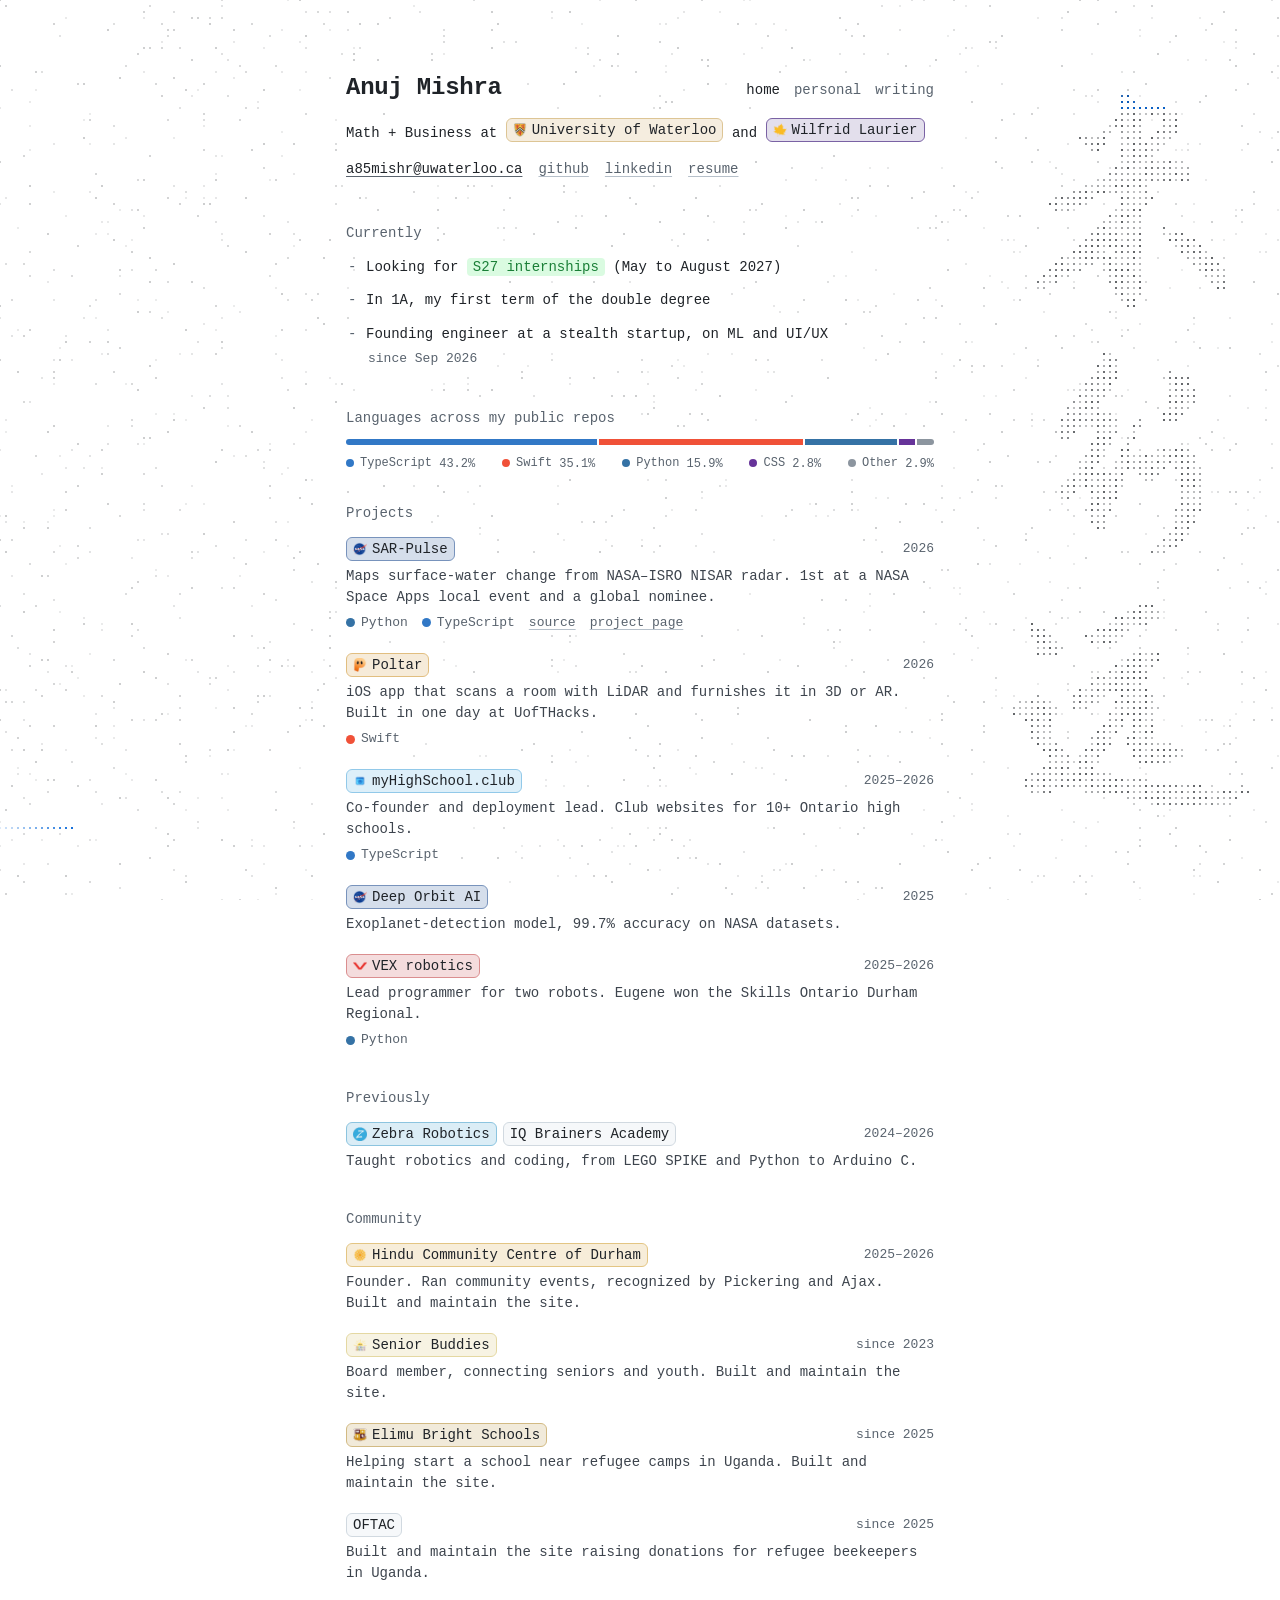
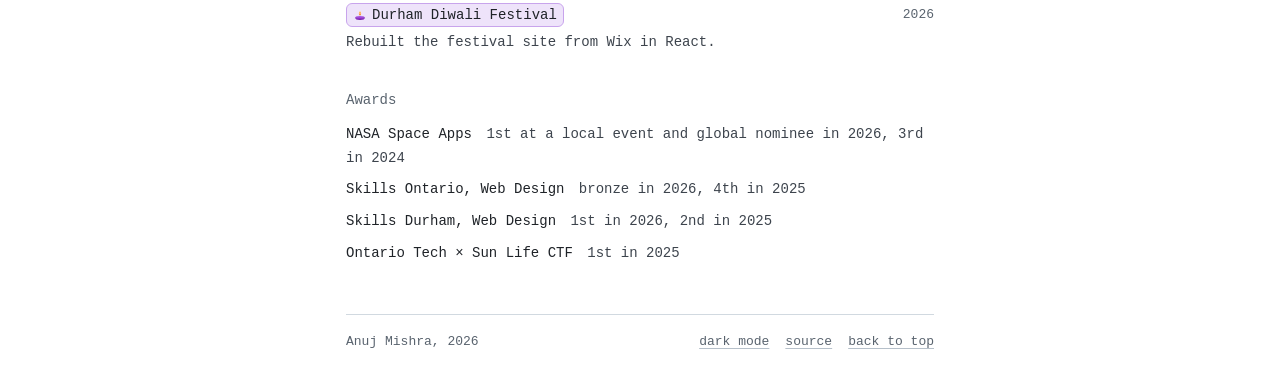
==== index.html @ 8a40fd2c "home: S27 internship line, visible email, new OG image Transparent school logos and a Laurier purple" ====
<!DOCTYPE html>
<html lang="en">
<head>
    <meta charset="UTF-8">
    <meta name="viewport" content="width=device-width, initial-scale=1.0">
    <title>Anuj Mishra</title>
    <meta name="description" content="Anuj Mishra studies Math + Business at Waterloo and Laurier. Full-stack web, machine learning, and robotics projects, experience, and contact.">
    <meta name="theme-color" content="#ffffff" media="(prefers-color-scheme: light)">
    <meta name="theme-color" content="#0d1117" media="(prefers-color-scheme: dark)">
    <meta name="color-scheme" content="light dark">
    <link rel="canonical" href="https://anujmishra.dev/">

    <meta property="og:type" content="website">
    <meta property="og:site_name" content="anujmishra.dev">
    <meta property="og:url" content="https://anujmishra.dev/">
    <meta property="og:title" content="Anuj Mishra">
    <meta property="og:description" content="Full-stack web, machine learning, and robotics projects, experience, and contact.">
    <meta property="og:image" content="https://anujmishra.dev/images/og.png?v=2">
    <meta property="og:image:width" content="1200">
    <meta property="og:image:height" content="630">
    <meta property="og:image:alt" content="Anuj Mishra, Math + Business at University of Waterloo and Wilfrid Laurier, with 米行远 drawn in dots.">
    <meta name="twitter:card" content="summary_large_image">
    <meta name="twitter:title" content="Anuj Mishra">
    <meta name="twitter:description" content="Full-stack web, machine learning, and robotics projects, experience, and contact.">
    <meta name="twitter:image" content="https://anujmishra.dev/images/og.png?v=2">
    <meta name="twitter:image:alt" content="Anuj Mishra, Math + Business at University of Waterloo and Wilfrid Laurier, with 米行远 drawn in dots.">

    <link rel="icon" href="favicon.ico" sizes="any">
    <link rel="icon" href="images/panda.png" type="image/png">
    <link rel="apple-touch-icon" href="images/panda.png">
    <link rel="preload" href="fonts/jetbrains-mono-variable.woff2" as="font" type="font/woff2" crossorigin>
    <link rel="stylesheet" href="css/style.css?v=24">
    <script>
    (function () {
        try {
            var t = localStorage.getItem('theme');
            if (t === 'light' || t === 'dark') document.documentElement.setAttribute('data-theme', t);
        } catch (e) {}
    })();
    </script>
</head>
<body>
    <main class="page" id="top">

        <header class="head">
            <div class="head__top">
                <h1>Anuj Mishra</h1>
                <nav class="nav" aria-label="Pages">
                    <a href="./" aria-current="page">home</a>
                    <a href="personal.html">personal</a>
                    <a href="writing/">writing</a>
                </nav>
            </div>
            <p>Math + Business at <a class="badge" style="--tint:#ecac39" href="https://uwaterloo.ca/math/" target="_blank" rel="noopener" title="Faculty of Mathematics, University of Waterloo"><img src="images/badges/uwaterloo.png" alt="" width="16" height="16">University of Waterloo</a> and <a class="badge badge--laurier" style="--tint:#330072" href="https://www.wlu.ca/academics/faculties/lazaridis-school-of-business-and-economics/index.html" target="_blank" rel="noopener" title="Lazaridis School of Business and Economics, Wilfrid Laurier University"><img src="images/badges/laurier.png" alt="" width="16" height="16">Wilfrid Laurier</a></p>
            <nav class="links" aria-label="Contact">
                <a class="links__email" href="mailto:a85mishr@uwaterloo.ca">a85mishr@uwaterloo.ca</a>
                <a href="https://github.com/anujmish1229" target="_blank" rel="noopener">github</a>
                <a href="https://www.linkedin.com/in/anujmish/" target="_blank" rel="noopener">linkedin</a>
                <a href="resume.pdf" target="_blank" rel="noopener">resume</a>
            </nav>
        </header>

        <section aria-labelledby="h-now">
            <h2 id="h-now">Currently</h2>
            <ul>
                <li>Looking for <a class="hl" href="mailto:a85mishr@uwaterloo.ca?subject=S27%20internship">S27 internships</a> (May to August 2027)</li>
                <li>In 1A, my first term of the double degree</li>
                <li>Founding engineer at a stealth startup, on ML and UI/UX <span class="when">since Sep 2026</span></li>
                <li data-spotify hidden></li>
            </ul>
        </section>

        <section class="stack" aria-labelledby="h-langs">
            <h2 id="h-langs">Languages across my public repos</h2>
            <div class="stack__bar" aria-hidden="true"><span style="--c:#3178c6;width:43.2%"></span><span style="--c:#f05138;width:35.1%"></span><span style="--c:#3572a5;width:15.9%"></span><span style="--c:#663399;width:2.8%"></span><span style="--c:#8c959f;width:2.9%"></span></div>
            <ul class="stack__legend"><li><span class="lang" style="--c:#3178c6">TypeScript</span> <span class="pct">43.2%</span></li><li><span class="lang" style="--c:#f05138">Swift</span> <span class="pct">35.1%</span></li><li><span class="lang" style="--c:#3572a5">Python</span> <span class="pct">15.9%</span></li><li><span class="lang" style="--c:#663399">CSS</span> <span class="pct">2.8%</span></li><li><span class="lang" style="--c:#8c959f">Other</span> <span class="pct">2.9%</span></li></ul>
    </section>

        <section aria-labelledby="h-built">
            <h2 id="h-built">Projects</h2>
            <ul class="rows">
                <li class="row">
                    <div class="row__head"><a class="badge" style="--tint:#0b3d91" href="https://nasa-spaceapps-2026.vercel.app" target="_blank" rel="noopener"><img src="images/badges/nasa.png" alt="" width="16" height="16">SAR-Pulse</a><span class="when">2026</span></div>
                    <p class="row__desc">Maps surface-water change from NASA–ISRO NISAR radar. 1st at a NASA Space Apps local event and a global nominee.</p>
                    <span class="meta"><span class="lang" style="--c:#3572a5">Python</span><span class="lang" style="--c:#3178c6">TypeScript</span><a href="https://github.com/anujmish1229/nasa-spaceapps-2026" target="_blank" rel="noopener">source</a><a href="https://www.spaceappschallenge.org/2026/find-a-team/exodynamics1/?tab=project" target="_blank" rel="noopener">project page</a></span>
                </li>
                <li class="row">
                    <div class="row__head"><a class="badge" style="--tint:#f59e0b" href="https://github.com/anujmish1229/build" target="_blank" rel="noopener"><img src="images/badges/poltar.png" alt="" width="16" height="16">Poltar</a><span class="when">2026</span></div>
                    <p class="row__desc">iOS app that scans a room with LiDAR and furnishes it in 3D or AR. Built in one day at UofTHacks.</p>
                    <span class="meta"><span class="lang" style="--c:#f05138">Swift</span></span>
                </li>
                <li class="row">
                    <div class="row__head"><a class="badge" style="--tint:#46b5f4" href="https://github.com/anujmish1229/myhighschool.club" target="_blank" rel="noopener"><img src="images/badges/myhighschool.png" alt="" width="16" height="16">myHighSchool.club</a><span class="when">2025–2026</span></div>
                    <p class="row__desc">Co-founder and deployment lead. Club websites for 10+ Ontario high schools.</p>
                    <span class="meta"><span class="lang" style="--c:#3178c6">TypeScript</span></span>
                </li>
                <li class="row">
                    <div class="row__head"><a class="badge" style="--tint:#0b3d91" href="https://www.spaceappschallenge.org/2025/find-a-team/outspace2/?tab=project" target="_blank" rel="noopener"><img src="images/badges/nasa.png" alt="" width="16" height="16">Deep Orbit AI</a><span class="when">2025</span></div>
                    <p class="row__desc">Exoplanet-detection model, 99.7% accuracy on NASA datasets.</p>
                </li>
                <li class="row">
                    <div class="row__head"><a class="badge" style="--tint:#e5322d" href="https://github.com/anujmish1229/vex-v5-eugene-2025-26" target="_blank" rel="noopener"><img src="images/badges/vex.png" alt="" width="16" height="16">VEX robotics</a><span class="when">2025–2026</span></div>
                    <p class="row__desc">Lead programmer for two robots. Eugene won the Skills Ontario Durham Regional.</p>
                    <span class="meta"><span class="lang" style="--c:#3572a5">Python</span></span>
                </li>
            </ul>
        </section>

        <section aria-labelledby="h-prev">
            <h2 id="h-prev">Previously</h2>
            <ul class="rows">
                <li class="row">
                    <div class="row__head"><span class="badge" style="--tint:#38abdd"><img src="images/badges/zebra.png" alt="" width="16" height="16">Zebra Robotics</span> <span class="badge">IQ Brainers Academy</span><span class="when">2024–2026</span></div>
                    <p class="row__desc">Taught robotics and coding, from LEGO SPIKE and Python to Arduino C.</p>
                </li>
            </ul>
        </section>

        <section aria-labelledby="h-vol">
            <h2 id="h-vol">Community</h2>
            <ul class="rows">
                <li class="row">
                    <div class="row__head"><a class="badge" style="--tint:#faac11" href="https://hccd.ca" target="_blank" rel="noopener"><img src="images/badges/hccd.png" alt="" width="16" height="16">Hindu Community Centre of Durham</a><span class="when">2025–2026</span></div>
                    <p class="row__desc">Founder. Ran community events, recognized by Pickering and Ajax. Built and maintain the site.</p>
                </li>
                <li class="row">
                    <div class="row__head"><a class="badge" style="--tint:#fcd757" href="https://seniorbuddiesdurham.ca" target="_blank" rel="noopener"><img src="images/badges/seniorbuddies.png" alt="" width="16" height="16">Senior Buddies</a><span class="when">since 2023</span></div>
                    <p class="row__desc">Board member, connecting seniors and youth. Built and maintain the site.</p>
                </li>
                <li class="row">
                    <div class="row__head"><a class="badge" style="--tint:#d49412" href="https://elimubrightschools.org" target="_blank" rel="noopener"><img src="images/badges/elimu.png" alt="" width="16" height="16">Elimu Bright Schools</a><span class="when">since 2025</span></div>
                    <p class="row__desc">Helping start a school near refugee camps in Uganda. Built and maintain the site.</p>
                </li>
                <li class="row">
                    <div class="row__head"><a class="badge" href="https://oftac.netlify.app" target="_blank" rel="noopener">OFTAC</a><span class="when">since 2025</span></div>
                    <p class="row__desc">Built and maintain the site raising donations for refugee beekeepers in Uganda.</p>
                </li>
                <li class="row">
                    <div class="row__head"><a class="badge" style="--tint:#bd63fb" href="https://diwalifestdurham.netlify.app" target="_blank" rel="noopener"><img src="images/badges/diwali.svg" alt="" width="16" height="16">Durham Diwali Festival</a><span class="when">2026</span></div>
                    <p class="row__desc">Rebuilt the festival site from Wix in React.</p>
                </li>
            </ul>
        </section>

        <section aria-labelledby="h-awards">
            <h2 id="h-awards">Awards</h2>
            <ul class="awards">
                <li class="award"><span class="row__name">NASA Space Apps</span> <span class="award__res">1st at a local event and global nominee in 2026, 3rd in 2024</span></li>
                <li class="award"><span class="row__name">Skills Ontario, Web Design</span> <span class="award__res">bronze in 2026, 4th in 2025</span></li>
                <li class="award"><span class="row__name">Skills Durham, Web Design</span> <span class="award__res">1st in 2026, 2nd in 2025</span></li>
                <li class="award"><span class="row__name">Ontario Tech × Sun Life CTF</span> <span class="award__res">1st in 2025</span></li>
            </ul>
        </section>

        <footer class="foot">
            <span>Anuj Mishra, 2026</span>
            <span class="foot__right">
                <button type="button" class="theme" data-theme-toggle><span class="to-dark">dark mode</span><span class="to-light">light mode</span></button>
                <a href="https://github.com/anujmish1229/anujmishra.dev" target="_blank" rel="noopener">source</a>
                <a href="#top">back to top</a>
            </span>
        </footer>
    </main>

    <script src="js/theme.js?v=3"></script>
    <script src="js/spotify.js?v=2"></script>
    <script src="js/dots.js?v=6"></script>
</body>
</html>
---- css/style.css ----
/* anujmishra.dev: one narrow column, inline badges, GitHub (Primer) colours. */

@font-face {
    font-family: 'Archivo';
    font-style: normal;
    font-weight: 400 800;
    font-display: swap;
    src: url('../fonts/archivo-variable.woff2') format('woff2-variations'),
         url('../fonts/archivo-variable.woff2') format('woff2');
}

@font-face {
    font-family: 'JetBrains Mono';
    font-style: normal;
    font-weight: 400 800;
    font-display: swap;
    src: url('../fonts/jetbrains-mono-variable.woff2') format('woff2-variations'),
         url('../fonts/jetbrains-mono-variable.woff2') format('woff2');
}

:root {
    color-scheme: light;
    --bg: #ffffff;
    --fg: #1f2328;
    --fg-2: #3d444d;
    --hl-bg: #dafbe1;
    --hl-fg: #1a7f37;
    --muted: #59636e;
    --line: #d1d9e0;
    --badge-bg: #f6f8fa;
    --badge-line: #d1d9e0;
    --link-line: #b6c0ca;
}

@media (prefers-color-scheme: dark) {
    :root:not([data-theme="light"]) {
        color-scheme: dark;
        --bg: #0d1117;
        --fg: #f0f6fc;
        --fg-2: #c9d1d9;
        --hl-bg: rgba(46, 160, 67, 0.18);
        --hl-fg: #56d364;
        --muted: #9198a1;
        --line: #3d444d;
        --badge-bg: #151b23;
        --badge-line: #3d444d;
        --link-line: #59636e;
    }
}

:root[data-theme="dark"] {
    color-scheme: dark;
    --bg: #0d1117;
    --fg: #f0f6fc;
    --fg-2: #c9d1d9;
    --hl-bg: rgba(46, 160, 67, 0.18);
    --hl-fg: #56d364;
    --muted: #9198a1;
    --line: #3d444d;
    --badge-bg: #151b23;
    --badge-line: #3d444d;
    --link-line: #59636e;
}

* { box-sizing: border-box; }

body {
    margin: 0;
    background: var(--bg);
    color: var(--fg);
    font-family: 'JetBrains Mono', ui-monospace, SFMono-Regular, Menlo, Consolas, monospace;
    font-size: 14px;
    line-height: 1.7;
    position: relative;
    -webkit-font-smoothing: antialiased;
}

h1, h2, p, ul, ol { margin: 0; }
ul, ol { padding: 0; list-style: none; }

a {
    color: inherit;
    text-decoration: underline;
    text-decoration-color: var(--link-line);
    text-underline-offset: 3px;
}
a:hover { text-decoration-color: currentColor; }

:focus-visible { outline: 2px solid #4493f8; outline-offset: 2px; border-radius: 3px; }

.page {
    max-width: 620px;
    margin: 0 auto;
    padding: 72px 16px 40px;
}

/* Interactive dot field (js/dots.js) */
.dots {
    position: fixed;
    inset: 0;
    width: 100%;
    height: 100%;
    z-index: -1;
    pointer-events: none;
}
.page { position: relative; }

/* Header */
.head__top {
    display: flex;
    flex-wrap: wrap;
    justify-content: space-between;
    align-items: baseline;
    gap: 4px 16px;
}
.nav { display: flex; gap: 14px; font-size: 14px; }
.nav a { color: var(--muted); text-decoration: none; }
.nav a:hover { color: var(--fg); }
.nav a[aria-current="page"] { color: var(--fg); }
.site-name { font-weight: 700; font-size: 16px; }
.site-name a { text-decoration: none; }
.page-title { font-size: 24px; font-weight: 700; letter-spacing: -0.01em; line-height: 1.3; margin-top: 32px; }
.lede { color: var(--muted); margin-top: 6px; }

.head { margin-bottom: 40px; }
.head h1 { font-size: 24px; font-weight: 700; letter-spacing: -0.01em; line-height: 1.3; }
.head p { margin-top: 4px; }
.head > p:not(.lede) { margin-top: 14px; }   /* schools line: room below the nav */

.links { display: flex; flex-wrap: wrap; gap: 4px 16px; margin-top: 12px; font-size: 14px; }
.links a { color: var(--muted); }
.links a:hover { color: var(--fg); }
.links .links__email { color: var(--fg); text-decoration-color: var(--muted); }

/* Highlight chip, e.g. "S27 internships" */
.hl {
    padding: 1px 6px;
    border-radius: 4px;
    background: var(--hl-bg);
    color: var(--hl-fg);
    text-decoration: none;
    font-weight: 500;
}
a.hl:hover { text-decoration: underline; text-underline-offset: 3px; }

/* Language stack (GitHub-style bar) */
.stack { margin-bottom: 28px; }
.stack h2 { margin-bottom: 8px; }
.stack__bar {
    display: flex;
    gap: 2px;
    height: 6px;
    border-radius: 3px;
    overflow: hidden;
}
.stack__bar span { background: var(--c); min-width: 2px; }
.stack__legend {
    display: flex;
    flex-wrap: wrap;
    justify-content: space-between;
    gap: 4px 12px;
    margin-top: 8px;
    font-size: 12px;
    color: var(--muted);
}
.stack li { padding: 0; margin: 0; }
.stack li::before { content: none; }
.stack__legend .lang { color: var(--muted); }
.stack__legend .lang::before { width: 8px; height: 8px; }
.pct { color: var(--muted); }

/* Sections */
section { margin-bottom: 36px; }
h2 { font-size: 14px; font-weight: 500; color: var(--muted); margin-bottom: 10px; }

section li {
    position: relative;
    padding-left: 18px;
    margin-bottom: 10px;
}
section li::before {
    /* Inline (not absolutely positioned) so the dash sits on the first line's
       baseline even when a badge makes that line taller. */
    content: "-";
    display: inline-block;
    width: 18px;
    margin-left: -18px;
    padding-left: 2px;
    color: var(--muted);
}

/* Two-line rows: name + date, then one short detail line */
section .rows li.row { padding-left: 0; margin-bottom: 18px; }
section .rows li.row::before { content: none; }
.row__head {
    display: flex;
    flex-wrap: wrap;
    align-items: center;
    gap: 6px;
}
.row__head .when { margin-left: auto; padding-left: 12px; }
.row__name { font-weight: 600; }
.row__desc { margin-top: 4px; font-size: 14px; color: var(--fg-2); line-height: 1.5; }
.row .meta { margin-top: 4px; }

section .awards li { padding-left: 0; margin-bottom: 8px; }
section .awards li::before { content: none; }
.award .row__name { font-weight: 500; }
.award__res { color: var(--fg-2); font-size: 14px; margin-left: 6px; }

/* Badge: a small inline chip with an optional 16px icon. */
.badge {
    display: inline-flex;
    align-items: center;
    gap: 5px;
    padding: 0 6px;
    margin: 1px 0;
    border: 1px solid var(--badge-line);
    border-radius: 6px;
    background: var(--badge-bg);
    font-size: 14px;
    line-height: 22px;
    white-space: nowrap;
    vertical-align: baseline;
    text-decoration: none;
}
a.badge:hover { border-color: var(--muted); }
/* Tinted badges pick up the org's own colour from their icon. */
.badge[style*="--tint"] {
    background: color-mix(in srgb, var(--tint) 14%, var(--badge-bg));
    border-color: color-mix(in srgb, var(--tint) 45%, var(--badge-line));
}
a.badge[style*="--tint"]:hover { border-color: var(--tint); }
/* Laurier purple is very dark; use a stronger wash in light mode and a lighter purple in dark mode. */
.badge--laurier[style*="--tint"] { background: color-mix(in srgb, var(--tint) 10%, var(--badge-bg)); border-color: color-mix(in srgb, var(--tint) 55%, var(--badge-line)); }
:root[data-theme="dark"] .badge--laurier { --tint: #9b6fd6 !important; }
@media (prefers-color-scheme: dark) { :root:not([data-theme="light"]) .badge--laurier { --tint: #9b6fd6 !important; } }
.badge img { width: 14px; height: 14px; border-radius: 3px; flex: none; }

/* Language + source line under a project, and trailing years. */
.meta {
    display: flex;
    flex-wrap: wrap;
    gap: 2px 14px;
    margin-top: 2px;
    font-size: 13px;
    color: var(--muted);
}
.meta a { color: var(--muted); }
.lang { display: inline-flex; align-items: center; gap: 6px; }
.lang::before {
    content: "";
    width: 9px; height: 9px;
    border-radius: 50%;
    background: var(--c);
}

.when { color: var(--muted); font-size: 13px; margin-left: 4px; white-space: nowrap; }

/* Spotify "listening now" pulse */
.live {
    display: inline-block;
    width: 7px; height: 7px;
    margin-left: 8px;
    border-radius: 50%;
    background: #1db954;
    vertical-align: middle;
    animation: live 1.6s ease-in-out infinite;
}
@keyframes live { 50% { opacity: 0.35; } }
@media (prefers-reduced-motion: reduce) { .live { animation: none; } }

/* Year row ("so far") */
.years__row {
    display: grid;
    grid-template-columns: repeat(10, minmax(0, 1fr));
    position: relative;
    padding-top: 18px;
}
.years__row::before, .years__fill {
    content: "";
    position: absolute;
    top: 6px; left: 5%;
    height: 2px;
    border-radius: 1px;
    background: var(--line);
    width: 90%;
}
.years__fill { background: var(--fg); width: calc(var(--progress) - 5%); }
.year {
    position: relative;
    padding: 0;
    border: 0;
    background: none;
    font: inherit;
    font-size: 12px;
    color: var(--fg);
    cursor: pointer;
    text-align: center;
}
.year::before {
    content: "";
    position: absolute;
    top: -16px; left: 50%;
    width: 8px; height: 8px;
    margin-left: -4px;
    border-radius: 50%;
    background: var(--fg);
}
.year--future { color: var(--muted); }
.year--future::before { background: var(--bg); border: 2px solid var(--line); width: 4px; height: 4px; }
.year--now::before { box-shadow: 0 0 0 3px var(--bg), 0 0 0 4px var(--fg); }
.year[aria-selected="true"] { font-weight: 700; text-decoration: underline; text-underline-offset: 4px; }
.years__panel { margin-top: 16px; }
.years__panel h3 { font-size: 14px; font-weight: 600; margin: 0 0 6px; }
.years__panel[hidden] { display: none; }
.js .years__panel h3 { display: none; }

/* Languages */
.name-note { margin-bottom: 16px; color: var(--fg-2); font-size: 14px; }
.lang-native { margin-right: 6px; font-weight: 500; }
.langs { display: grid; grid-template-columns: 1fr 1fr; gap: 6px 32px; margin: 10px 0 0; padding: 0; }
section .langs li { display: flex; justify-content: space-between; align-items: center; line-height: 22px; gap: 12px; padding-left: 0; margin: 0; }
section .langs li::before { content: none; }
@media (max-width: 480px) { .langs { grid-template-columns: 1fr; } }
[lang="zh"], [lang="hi"], [lang="gu"], [lang="pa"], [lang="ur"], [lang="bn"], [lang="pa-Arab"] {
    font-family: system-ui, -apple-system, 'Segoe UI', 'Noto Sans', sans-serif;
}
[lang="ur"], [lang="pa-Arab"] { font-family: 'Noto Nastaliq Urdu', 'Geeza Pro', 'Segoe UI', system-ui, sans-serif; }

/* Music */
h2.sub { margin-top: 20px; }
.tracks { counter-reset: t; }
section .tracks li { display: flex; align-items: center; gap: 10px; padding-left: 0; }
section .tracks li::before { content: none; }
.tracks img { width: 36px; height: 36px; border-radius: 4px; flex: none; background: var(--badge-bg); }
.tracks .t-name { display: block; line-height: 1.3; }
.tracks .t-artist { display: block; font-size: 13px; color: var(--muted); line-height: 1.3; }

/* Uses */
.uses { display: grid; grid-template-columns: max-content 1fr; gap: 6px 20px; margin: 0; }
.uses dt { color: var(--muted); }
.uses dd { margin: 0; }

/* Writing */
.posts li { display: flex; justify-content: space-between; gap: 16px; }
.post { margin-top: 32px; }
.post h1 { font-size: 26px; font-weight: 700; letter-spacing: -0.01em; line-height: 1.25; }
.post .lede { margin-top: 8px; }
.post .meta-line { margin-top: 10px; font-size: 13px; color: var(--muted); }
.post__body { margin-top: 28px; font-family: 'Archivo', system-ui, -apple-system, 'Segoe UI', Roboto, sans-serif; font-size: 16px; line-height: 1.75; }
.post__body p + p { margin-top: 1.1em; }
.note { margin-top: 32px; font-size: 13px; color: var(--muted); }

/* 404 */
.lost { text-align: center; padding-top: 40px; }
.lost img { width: 96px; height: 96px; image-rendering: pixelated; }
.lost h1 { font-size: 24px; margin-top: 16px; }
.lost p { color: var(--muted); margin-top: 6px; }

/* Footer */
.foot {
    display: flex;
    flex-wrap: wrap;
    justify-content: space-between;
    gap: 8px 16px;
    margin-top: 48px;
    padding-top: 16px;
    border-top: 1px solid var(--line);
    font-size: 13px;
    color: var(--muted);
}
.foot__right { display: flex; flex-wrap: wrap; gap: 4px 16px; }
.foot a { color: var(--muted); }

.theme {
    padding: 0;
    border: 0;
    background: none;
    font: inherit;
    color: var(--muted);
    cursor: pointer;
    text-decoration: underline;
    text-decoration-color: var(--link-line);
    text-underline-offset: 3px;
}
.theme:hover { color: var(--fg); }

/* Label names the theme you'd switch to. */
.to-light { display: none; }
:root[data-theme="dark"] .to-light { display: inline; }
:root[data-theme="dark"] .to-dark { display: none; }
@media (prefers-color-scheme: dark) {
    :root:not([data-theme="light"]) .to-light { display: inline; }
    :root:not([data-theme="light"]) .to-dark { display: none; }
}

@media (max-width: 480px) {
    .page { padding-top: 48px; }
    .stack__legend { display: grid; grid-template-columns: repeat(3, max-content); justify-content: space-between; font-size: 12px; gap: 4px 12px; }
    .year { font-size: 10px; }
    .uses { grid-template-columns: 1fr; gap: 0; }
    .uses dd { margin-bottom: 8px; }
    .badge { white-space: normal; }
}

/* Photos: one bordered card. The stage shows the current shot over a
   blurred copy of itself, then a caption bar, then a film strip.
   js/lens.js wires it up and shuffles the order. */
.lens { margin: 0; border: 1px solid var(--line); border-radius: 6px; overflow: hidden; background: var(--bg); }
.lens__stage { position: relative; aspect-ratio: 3 / 2; overflow: hidden; background: var(--badge-bg); touch-action: pan-y; }
.lens__bg {
    position: absolute; inset: 0; width: 100%; height: 100%; object-fit: cover;
    filter: blur(32px) saturate(1.3); opacity: .55; transform: scale(1.3);
}
.lens__open { position: absolute; inset: 0; display: flex; justify-content: center; align-items: center; border: 0; cursor: zoom-in; }
.lens__img { height: 100%; width: auto; max-width: 100%; object-fit: contain; box-shadow: 0 0 24px rgba(0, 0, 0, .25); }
.lens__img, .lens__bg { transition: opacity .25s; }
.lens__stage.is-swapping .lens__img { opacity: 0; }
.lens__stage.is-swapping .lens__bg { opacity: 0; }
.lens__img:not([src]), .lens__bg:not([src]) { visibility: hidden; }

.lens__bar {
    display: flex; align-items: center; gap: 12px; margin: 0; padding: 8px 8px 8px 12px;
    border-top: 1px solid var(--line); border-bottom: 1px solid var(--line); font-size: 13px;
}
.lens__cap { flex: 1; min-width: 0; color: var(--fg); white-space: nowrap; overflow: hidden; text-overflow: ellipsis; }
.lens__count { color: var(--muted); font-variant-numeric: tabular-nums; }
.lens__btn {
    width: 28px; height: 26px; border: 1px solid var(--badge-line); border-radius: 6px;
    background: var(--badge-bg); color: var(--fg); font: inherit; line-height: 1; cursor: pointer;
}
.lens__btn:hover { border-color: var(--muted); }
.lens__btn + .lens__btn { margin-left: -6px; }

/* Thumbnail strip: scrolls sideways, keeps the current frame centred,
   and fades out at both ends. */
.lens__strip {
    display: flex; gap: 6px; margin: 0; padding: 10px 8px; list-style: none;
    overflow-x: auto; scrollbar-width: none; background: var(--badge-bg);
    -webkit-mask-image: linear-gradient(90deg, transparent, #000 40px, #000 calc(100% - 40px), transparent);
            mask-image: linear-gradient(90deg, transparent, #000 40px, #000 calc(100% - 40px), transparent);
}
.lens__strip::-webkit-scrollbar { display: none; }
section .lens__strip li { flex: none; padding-left: 0; margin: 0; }
section .lens__strip li::before { content: none; }
.lens__strip a { display: block; border: 0; border-radius: 4px; overflow: hidden; }
.lens__strip img { display: block; width: 60px; height: 40px; object-fit: cover; transition: opacity .15s; }
.lens.is-live .lens__strip img { opacity: .45; }
.lens.is-live .lens__strip a:hover img, .lens.is-live .lens__strip a[aria-current] img { opacity: 1; }
.lens__strip a[aria-current] { outline: 2px solid var(--fg); outline-offset: -2px; }
.lens__strip a:focus-visible { outline: 2px solid var(--link, var(--fg)); outline-offset: 1px; }
@media (prefers-reduced-motion: reduce) { .lens__img, .lens__bg, .lens__strip img { transition: none; } }
@media (max-width: 480px) { .lens__stage { aspect-ratio: 4 / 5; } }
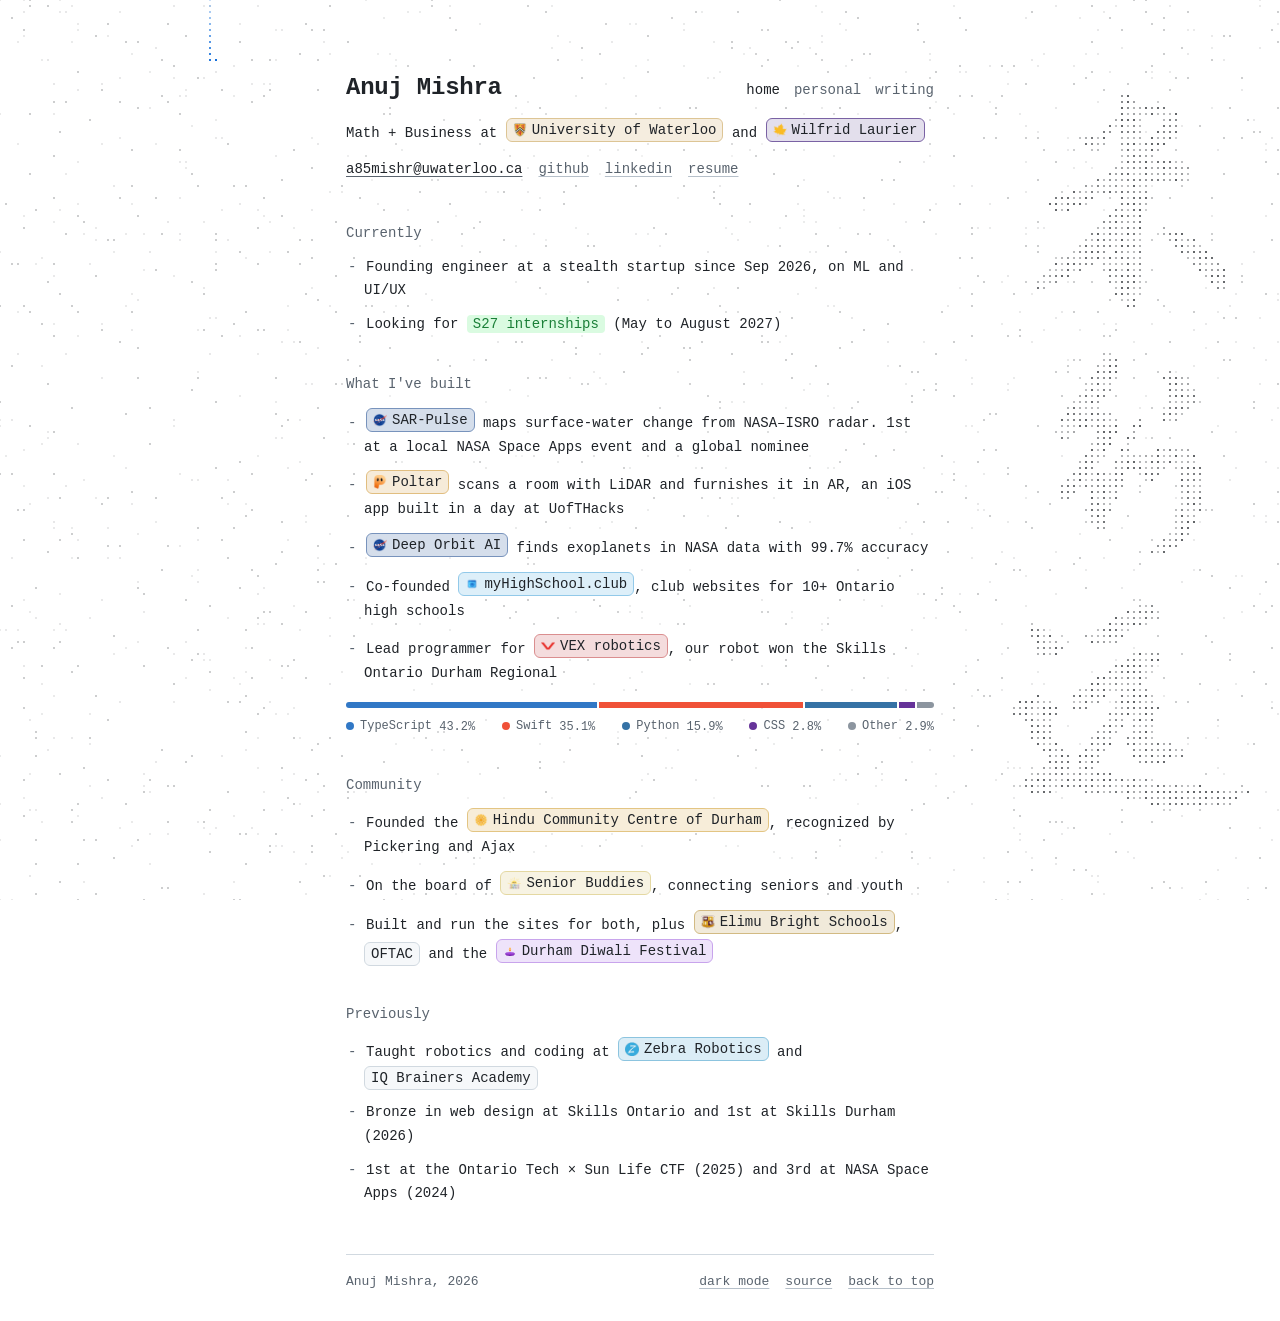
==== commit 0c3d31d8: "home: condense to one-line bullets with hover previews - Rewrite the homepage as short badge-led bul" ====
--- a/index.html
+++ b/index.html
@@ -29,7 +29,7 @@
     <link rel="icon" href="images/panda.png" type="image/png">
     <link rel="apple-touch-icon" href="images/panda.png">
     <link rel="preload" href="fonts/jetbrains-mono-variable.woff2" as="font" type="font/woff2" crossorigin>
-    <link rel="stylesheet" href="css/style.css?v=24">
+    <link rel="stylesheet" href="css/style.css?v=29">
     <script>
     (function () {
         try {
@@ -63,92 +63,42 @@
         <section aria-labelledby="h-now">
             <h2 id="h-now">Currently</h2>
             <ul>
+                <li>Founding engineer at a stealth startup since Sep 2026, on ML and UI/UX</li>
                 <li>Looking for <a class="hl" href="mailto:a85mishr@uwaterloo.ca?subject=S27%20internship">S27 internships</a> (May to August 2027)</li>
-                <li>In 1A, my first term of the double degree</li>
-                <li>Founding engineer at a stealth startup, on ML and UI/UX <span class="when">since Sep 2026</span></li>
                 <li data-spotify hidden></li>
             </ul>
         </section>
 
-        <section class="stack" aria-labelledby="h-langs">
-            <h2 id="h-langs">Languages across my public repos</h2>
-            <div class="stack__bar" aria-hidden="true"><span style="--c:#3178c6;width:43.2%"></span><span style="--c:#f05138;width:35.1%"></span><span style="--c:#3572a5;width:15.9%"></span><span style="--c:#663399;width:2.8%"></span><span style="--c:#8c959f;width:2.9%"></span></div>
-            <ul class="stack__legend"><li><span class="lang" style="--c:#3178c6">TypeScript</span> <span class="pct">43.2%</span></li><li><span class="lang" style="--c:#f05138">Swift</span> <span class="pct">35.1%</span></li><li><span class="lang" style="--c:#3572a5">Python</span> <span class="pct">15.9%</span></li><li><span class="lang" style="--c:#663399">CSS</span> <span class="pct">2.8%</span></li><li><span class="lang" style="--c:#8c959f">Other</span> <span class="pct">2.9%</span></li></ul>
-    </section>
+        <section aria-labelledby="h-built">
+            <h2 id="h-built">What I've built</h2>
+            <ul>
+                <li><a class="badge" style="--tint:#0b3d91" href="https://nasa-spaceapps-2026.vercel.app" target="_blank" rel="noopener" data-peek="images/peek/sar-pulse.jpg"><img src="images/badges/nasa.png" alt="" width="16" height="16">SAR-Pulse</a> maps surface-water change from NASA–ISRO radar. 1st at a local NASA Space Apps event and a global nominee</li>
+                <li><a class="badge" style="--tint:#f59e0b" href="https://github.com/anujmish1229/build" target="_blank" rel="noopener"><img src="images/badges/poltar.png" alt="" width="16" height="16">Poltar</a> scans a room with LiDAR and furnishes it in AR, an iOS app built in a day at UofTHacks</li>
+                <li><a class="badge" style="--tint:#0b3d91" href="https://www.spaceappschallenge.org/2025/find-a-team/outspace2/?tab=project" target="_blank" rel="noopener"><img src="images/badges/nasa.png" alt="" width="16" height="16">Deep Orbit AI</a> finds exoplanets in NASA data with 99.7% accuracy</li>
+                <li>Co-founded <a class="badge" style="--tint:#46b5f4" href="https://github.com/anujmish1229/myhighschool.club" target="_blank" rel="noopener" data-peek="images/peek/myhighschool.jpg"><img src="images/badges/myhighschool.png" alt="" width="16" height="16">myHighSchool.club</a>, club websites for 10+ Ontario high schools</li>
+                <li>Lead programmer for <a class="badge" style="--tint:#e5322d" href="https://github.com/anujmish1229/vex-v5-eugene-2025-26" target="_blank" rel="noopener"><img src="images/badges/vex.png" alt="" width="16" height="16">VEX robotics</a>, our robot won the Skills Ontario Durham Regional</li>
+            </ul>
+            <div class="stack" title="Languages across my public repos">
+                <div class="stack__bar" aria-hidden="true"><span style="--c:#3178c6;width:43.2%"></span><span style="--c:#f05138;width:35.1%"></span><span style="--c:#3572a5;width:15.9%"></span><span style="--c:#663399;width:2.8%"></span><span style="--c:#8c959f;width:2.9%"></span></div>
+                <ul class="stack__legend" aria-label="Languages across my public repos"><li><span class="lang" style="--c:#3178c6">TypeScript</span> <span class="pct">43.2%</span></li><li><span class="lang" style="--c:#f05138">Swift</span> <span class="pct">35.1%</span></li><li><span class="lang" style="--c:#3572a5">Python</span> <span class="pct">15.9%</span></li><li><span class="lang" style="--c:#663399">CSS</span> <span class="pct">2.8%</span></li><li><span class="lang" style="--c:#8c959f">Other</span> <span class="pct">2.9%</span></li></ul>
+            </div>
+        </section>
 
-        <section aria-labelledby="h-built">
-            <h2 id="h-built">Projects</h2>
-            <ul class="rows">
-                <li class="row">
-                    <div class="row__head"><a class="badge" style="--tint:#0b3d91" href="https://nasa-spaceapps-2026.vercel.app" target="_blank" rel="noopener"><img src="images/badges/nasa.png" alt="" width="16" height="16">SAR-Pulse</a><span class="when">2026</span></div>
-                    <p class="row__desc">Maps surface-water change from NASA–ISRO NISAR radar. 1st at a NASA Space Apps local event and a global nominee.</p>
-                    <span class="meta"><span class="lang" style="--c:#3572a5">Python</span><span class="lang" style="--c:#3178c6">TypeScript</span><a href="https://github.com/anujmish1229/nasa-spaceapps-2026" target="_blank" rel="noopener">source</a><a href="https://www.spaceappschallenge.org/2026/find-a-team/exodynamics1/?tab=project" target="_blank" rel="noopener">project page</a></span>
-                </li>
-                <li class="row">
-                    <div class="row__head"><a class="badge" style="--tint:#f59e0b" href="https://github.com/anujmish1229/build" target="_blank" rel="noopener"><img src="images/badges/poltar.png" alt="" width="16" height="16">Poltar</a><span class="when">2026</span></div>
-                    <p class="row__desc">iOS app that scans a room with LiDAR and furnishes it in 3D or AR. Built in one day at UofTHacks.</p>
-                    <span class="meta"><span class="lang" style="--c:#f05138">Swift</span></span>
-                </li>
-                <li class="row">
-                    <div class="row__head"><a class="badge" style="--tint:#46b5f4" href="https://github.com/anujmish1229/myhighschool.club" target="_blank" rel="noopener"><img src="images/badges/myhighschool.png" alt="" width="16" height="16">myHighSchool.club</a><span class="when">2025–2026</span></div>
-                    <p class="row__desc">Co-founder and deployment lead. Club websites for 10+ Ontario high schools.</p>
-                    <span class="meta"><span class="lang" style="--c:#3178c6">TypeScript</span></span>
-                </li>
-                <li class="row">
-                    <div class="row__head"><a class="badge" style="--tint:#0b3d91" href="https://www.spaceappschallenge.org/2025/find-a-team/outspace2/?tab=project" target="_blank" rel="noopener"><img src="images/badges/nasa.png" alt="" width="16" height="16">Deep Orbit AI</a><span class="when">2025</span></div>
-                    <p class="row__desc">Exoplanet-detection model, 99.7% accuracy on NASA datasets.</p>
-                </li>
-                <li class="row">
-                    <div class="row__head"><a class="badge" style="--tint:#e5322d" href="https://github.com/anujmish1229/vex-v5-eugene-2025-26" target="_blank" rel="noopener"><img src="images/badges/vex.png" alt="" width="16" height="16">VEX robotics</a><span class="when">2025–2026</span></div>
-                    <p class="row__desc">Lead programmer for two robots. Eugene won the Skills Ontario Durham Regional.</p>
-                    <span class="meta"><span class="lang" style="--c:#3572a5">Python</span></span>
-                </li>
+        <section aria-labelledby="h-community">
+            <h2 id="h-community">Community</h2>
+            <ul>
+                <li>Founded the <a class="badge" style="--tint:#faac11" href="https://hccd.ca" target="_blank" rel="noopener" data-peek="images/peek/hccd.jpg"><img src="images/badges/hccd.png" alt="" width="16" height="16">Hindu Community Centre of Durham</a>, recognized by Pickering and Ajax</li>
+                <li>On the board of <a class="badge" style="--tint:#fcd757" href="https://seniorbuddiesdurham.ca" target="_blank" rel="noopener" data-peek="images/peek/seniorbuddies.jpg"><img src="images/badges/seniorbuddies.png" alt="" width="16" height="16">Senior Buddies</a>, connecting seniors and youth</li>
+                <li>Built and run the sites for both, plus <a class="badge" style="--tint:#d49412" href="https://elimubrightschools.org" target="_blank" rel="noopener" data-peek="images/peek/elimu.jpg"><img src="images/badges/elimu.png" alt="" width="16" height="16">Elimu Bright Schools</a>, <a class="badge" href="https://oftac.netlify.app" target="_blank" rel="noopener" data-peek="images/peek/oftac.jpg">OFTAC</a> and the <a class="badge" style="--tint:#bd63fb" href="https://diwalifestdurham.netlify.app" target="_blank" rel="noopener" data-peek="images/peek/diwali.jpg"><img src="images/badges/diwali.svg" alt="" width="16" height="16">Durham Diwali Festival</a></li>
             </ul>
         </section>
 
         <section aria-labelledby="h-prev">
             <h2 id="h-prev">Previously</h2>
-            <ul class="rows">
-                <li class="row">
-                    <div class="row__head"><span class="badge" style="--tint:#38abdd"><img src="images/badges/zebra.png" alt="" width="16" height="16">Zebra Robotics</span> <span class="badge">IQ Brainers Academy</span><span class="when">2024–2026</span></div>
-                    <p class="row__desc">Taught robotics and coding, from LEGO SPIKE and Python to Arduino C.</p>
-                </li>
-            </ul>
-        </section>
-
-        <section aria-labelledby="h-vol">
-            <h2 id="h-vol">Community</h2>
-            <ul class="rows">
-                <li class="row">
-                    <div class="row__head"><a class="badge" style="--tint:#faac11" href="https://hccd.ca" target="_blank" rel="noopener"><img src="images/badges/hccd.png" alt="" width="16" height="16">Hindu Community Centre of Durham</a><span class="when">2025–2026</span></div>
-                    <p class="row__desc">Founder. Ran community events, recognized by Pickering and Ajax. Built and maintain the site.</p>
-                </li>
-                <li class="row">
-                    <div class="row__head"><a class="badge" style="--tint:#fcd757" href="https://seniorbuddiesdurham.ca" target="_blank" rel="noopener"><img src="images/badges/seniorbuddies.png" alt="" width="16" height="16">Senior Buddies</a><span class="when">since 2023</span></div>
-                    <p class="row__desc">Board member, connecting seniors and youth. Built and maintain the site.</p>
-                </li>
-                <li class="row">
-                    <div class="row__head"><a class="badge" style="--tint:#d49412" href="https://elimubrightschools.org" target="_blank" rel="noopener"><img src="images/badges/elimu.png" alt="" width="16" height="16">Elimu Bright Schools</a><span class="when">since 2025</span></div>
-                    <p class="row__desc">Helping start a school near refugee camps in Uganda. Built and maintain the site.</p>
-                </li>
-                <li class="row">
-                    <div class="row__head"><a class="badge" href="https://oftac.netlify.app" target="_blank" rel="noopener">OFTAC</a><span class="when">since 2025</span></div>
-                    <p class="row__desc">Built and maintain the site raising donations for refugee beekeepers in Uganda.</p>
-                </li>
-                <li class="row">
-                    <div class="row__head"><a class="badge" style="--tint:#bd63fb" href="https://diwalifestdurham.netlify.app" target="_blank" rel="noopener"><img src="images/badges/diwali.svg" alt="" width="16" height="16">Durham Diwali Festival</a><span class="when">2026</span></div>
-                    <p class="row__desc">Rebuilt the festival site from Wix in React.</p>
-                </li>
-            </ul>
-        </section>
-
-        <section aria-labelledby="h-awards">
-            <h2 id="h-awards">Awards</h2>
-            <ul class="awards">
-                <li class="award"><span class="row__name">NASA Space Apps</span> <span class="award__res">1st at a local event and global nominee in 2026, 3rd in 2024</span></li>
-                <li class="award"><span class="row__name">Skills Ontario, Web Design</span> <span class="award__res">bronze in 2026, 4th in 2025</span></li>
-                <li class="award"><span class="row__name">Skills Durham, Web Design</span> <span class="award__res">1st in 2026, 2nd in 2025</span></li>
-                <li class="award"><span class="row__name">Ontario Tech × Sun Life CTF</span> <span class="award__res">1st in 2025</span></li>
+            <ul>
+                <li>Taught robotics and coding at <span class="badge" style="--tint:#38abdd"><img src="images/badges/zebra.png" alt="" width="16" height="16">Zebra Robotics</span> and <span class="badge">IQ Brainers Academy</span></li>
+                <li>Bronze in web design at Skills Ontario and 1st at Skills Durham (2026)</li>
+                <li>1st at the Ontario Tech × Sun Life CTF (2025) and 3rd at NASA Space Apps (2024)</li>
             </ul>
         </section>
 
@@ -164,6 +114,7 @@
 
     <script src="js/theme.js?v=3"></script>
     <script src="js/spotify.js?v=2"></script>
-    <script src="js/dots.js?v=6"></script>
+    <script src="js/peek.js?v=1"></script>
+    <script src="js/dots.js?v=8"></script>
 </body>
 </html>
--- a/css/style.css
+++ b/css/style.css
@@ -320,7 +320,7 @@
 .name-note { margin-bottom: 16px; color: var(--fg-2); font-size: 14px; }
 .lang-native { margin-right: 6px; font-weight: 500; }
 .langs { display: grid; grid-template-columns: 1fr 1fr; gap: 6px 32px; margin: 10px 0 0; padding: 0; }
-section .langs li { display: flex; justify-content: space-between; align-items: center; line-height: 22px; gap: 12px; padding-left: 0; margin: 0; }
+section .langs li { display: grid; grid-template-columns: 5.5em 1fr auto; align-items: center; line-height: 22px; gap: 12px; padding-left: 0; margin: 0; }
 section .langs li::before { content: none; }
 @media (max-width: 480px) { .langs { grid-template-columns: 1fr; } }
 [lang="zh"], [lang="hi"], [lang="gu"], [lang="pa"], [lang="ur"], [lang="bn"], [lang="pa-Arab"] {
@@ -452,3 +452,42 @@
 .lens__strip a:focus-visible { outline: 2px solid var(--link, var(--fg)); outline-offset: 1px; }
 @media (prefers-reduced-motion: reduce) { .lens__img, .lens__bg, .lens__strip img { transition: none; } }
 @media (max-width: 480px) { .lens__stage { aspect-ratio: 4 / 5; } }
+
+.langs .lang-native { margin-right: 0; font-weight: 400; color: var(--fg-2); }
+.langs .lang-native[dir="rtl"] { text-align: left; position: relative; top: -3px; }
+
+/* Project stack bar under "What I've built" */
+section .stack { margin: 16px 0 0; }
+
+/* Badges lift a touch on hover. */
+a.badge { transition: border-color .15s, transform .15s; }
+a.badge:hover { transform: translateY(-1px); }
+
+/* Hover preview of a project (js/peek.js). Positioned with transform so
+   it follows the pointer without layout work. */
+.peek {
+    position: fixed;
+    z-index: 40;
+    left: 0; top: 0;
+    width: 280px;
+    border-radius: 8px;
+    overflow: hidden;
+    background: var(--badge-bg);
+    box-shadow: 0 0 0 1px var(--line), 0 16px 40px -12px rgba(0, 0, 0, .3);
+    pointer-events: none;
+    opacity: 0;
+    transition: opacity .15s;
+}
+.peek.is-on { opacity: 1; }
+.peek img { display: block; width: 100%; aspect-ratio: 16 / 10; object-fit: cover; object-position: top; }
+.peek__url {
+    display: block;
+    padding: 5px 10px;
+    border-top: 1px solid var(--line);
+    font-size: 12px;
+    color: var(--muted);
+    white-space: nowrap;
+    overflow: hidden;
+    text-overflow: ellipsis;
+}
+@media (prefers-reduced-motion: reduce) { .peek, a.badge { transition: none; } a.badge:hover { transform: none; } }
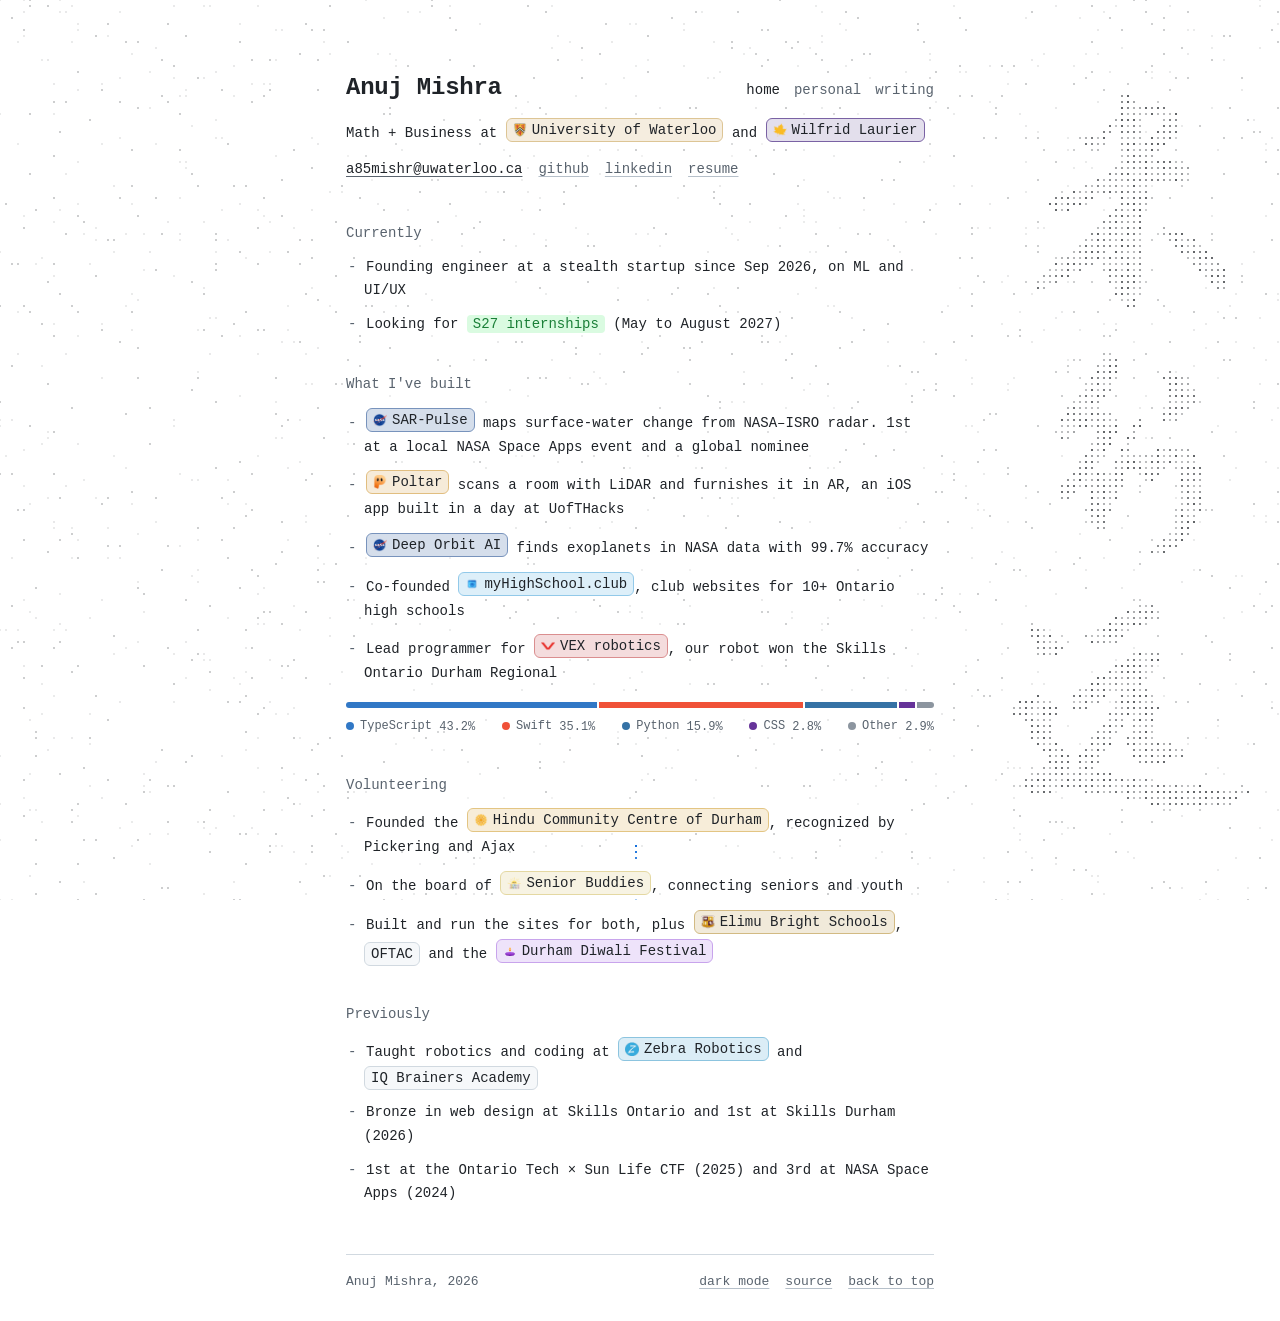
==== commit 1abcc969: "home: rename Community to Volunteering" ====
--- a/index.html
+++ b/index.html
@@ -84,8 +84,8 @@
             </div>
         </section>
 
-        <section aria-labelledby="h-community">
-            <h2 id="h-community">Community</h2>
+        <section aria-labelledby="h-volunteering">
+            <h2 id="h-volunteering">Volunteering</h2>
             <ul>
                 <li>Founded the <a class="badge" style="--tint:#faac11" href="https://hccd.ca" target="_blank" rel="noopener" data-peek="images/peek/hccd.jpg"><img src="images/badges/hccd.png" alt="" width="16" height="16">Hindu Community Centre of Durham</a>, recognized by Pickering and Ajax</li>
                 <li>On the board of <a class="badge" style="--tint:#fcd757" href="https://seniorbuddiesdurham.ca" target="_blank" rel="noopener" data-peek="images/peek/seniorbuddies.jpg"><img src="images/badges/seniorbuddies.png" alt="" width="16" height="16">Senior Buddies</a>, connecting seniors and youth</li>
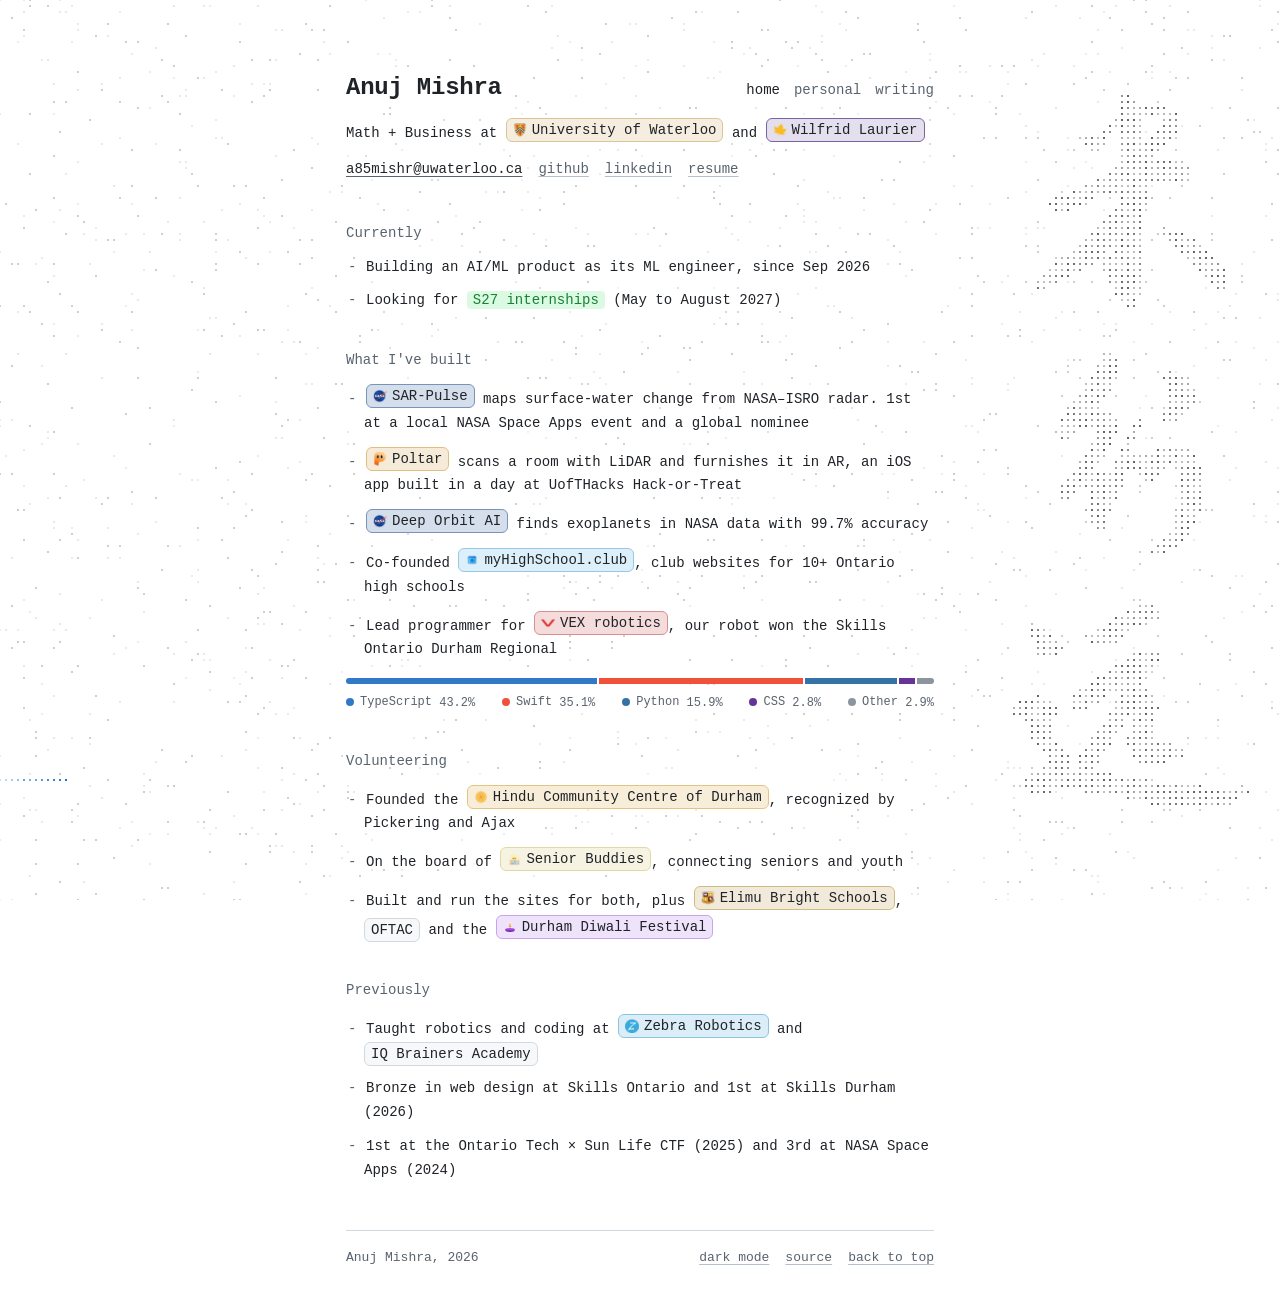
==== commit 16f7dea5: "resume: rebuild in Jake's template for AI/ML roles; update home wording - New one-page resume (sourc" ====
--- a/index.html
+++ b/index.html
@@ -63,7 +63,7 @@
         <section aria-labelledby="h-now">
             <h2 id="h-now">Currently</h2>
             <ul>
-                <li>Founding engineer at a stealth startup since Sep 2026, on ML and UI/UX</li>
+                <li>Building an AI/ML product as its ML engineer, since Sep 2026</li>
                 <li>Looking for <a class="hl" href="mailto:a85mishr@uwaterloo.ca?subject=S27%20internship">S27 internships</a> (May to August 2027)</li>
                 <li data-spotify hidden></li>
             </ul>
@@ -73,7 +73,7 @@
             <h2 id="h-built">What I've built</h2>
             <ul>
                 <li><a class="badge" style="--tint:#0b3d91" href="https://nasa-spaceapps-2026.vercel.app" target="_blank" rel="noopener" data-peek="images/peek/sar-pulse.jpg"><img src="images/badges/nasa.png" alt="" width="16" height="16">SAR-Pulse</a> maps surface-water change from NASA–ISRO radar. 1st at a local NASA Space Apps event and a global nominee</li>
-                <li><a class="badge" style="--tint:#f59e0b" href="https://github.com/anujmish1229/build" target="_blank" rel="noopener"><img src="images/badges/poltar.png" alt="" width="16" height="16">Poltar</a> scans a room with LiDAR and furnishes it in AR, an iOS app built in a day at UofTHacks</li>
+                <li><a class="badge" style="--tint:#f59e0b" href="https://github.com/anujmish1229/build" target="_blank" rel="noopener"><img src="images/badges/poltar.png" alt="" width="16" height="16">Poltar</a> scans a room with LiDAR and furnishes it in AR, an iOS app built in a day at UofTHacks Hack-or-Treat</li>
                 <li><a class="badge" style="--tint:#0b3d91" href="https://www.spaceappschallenge.org/2025/find-a-team/outspace2/?tab=project" target="_blank" rel="noopener"><img src="images/badges/nasa.png" alt="" width="16" height="16">Deep Orbit AI</a> finds exoplanets in NASA data with 99.7% accuracy</li>
                 <li>Co-founded <a class="badge" style="--tint:#46b5f4" href="https://github.com/anujmish1229/myhighschool.club" target="_blank" rel="noopener" data-peek="images/peek/myhighschool.jpg"><img src="images/badges/myhighschool.png" alt="" width="16" height="16">myHighSchool.club</a>, club websites for 10+ Ontario high schools</li>
                 <li>Lead programmer for <a class="badge" style="--tint:#e5322d" href="https://github.com/anujmish1229/vex-v5-eugene-2025-26" target="_blank" rel="noopener"><img src="images/badges/vex.png" alt="" width="16" height="16">VEX robotics</a>, our robot won the Skills Ontario Durham Regional</li>
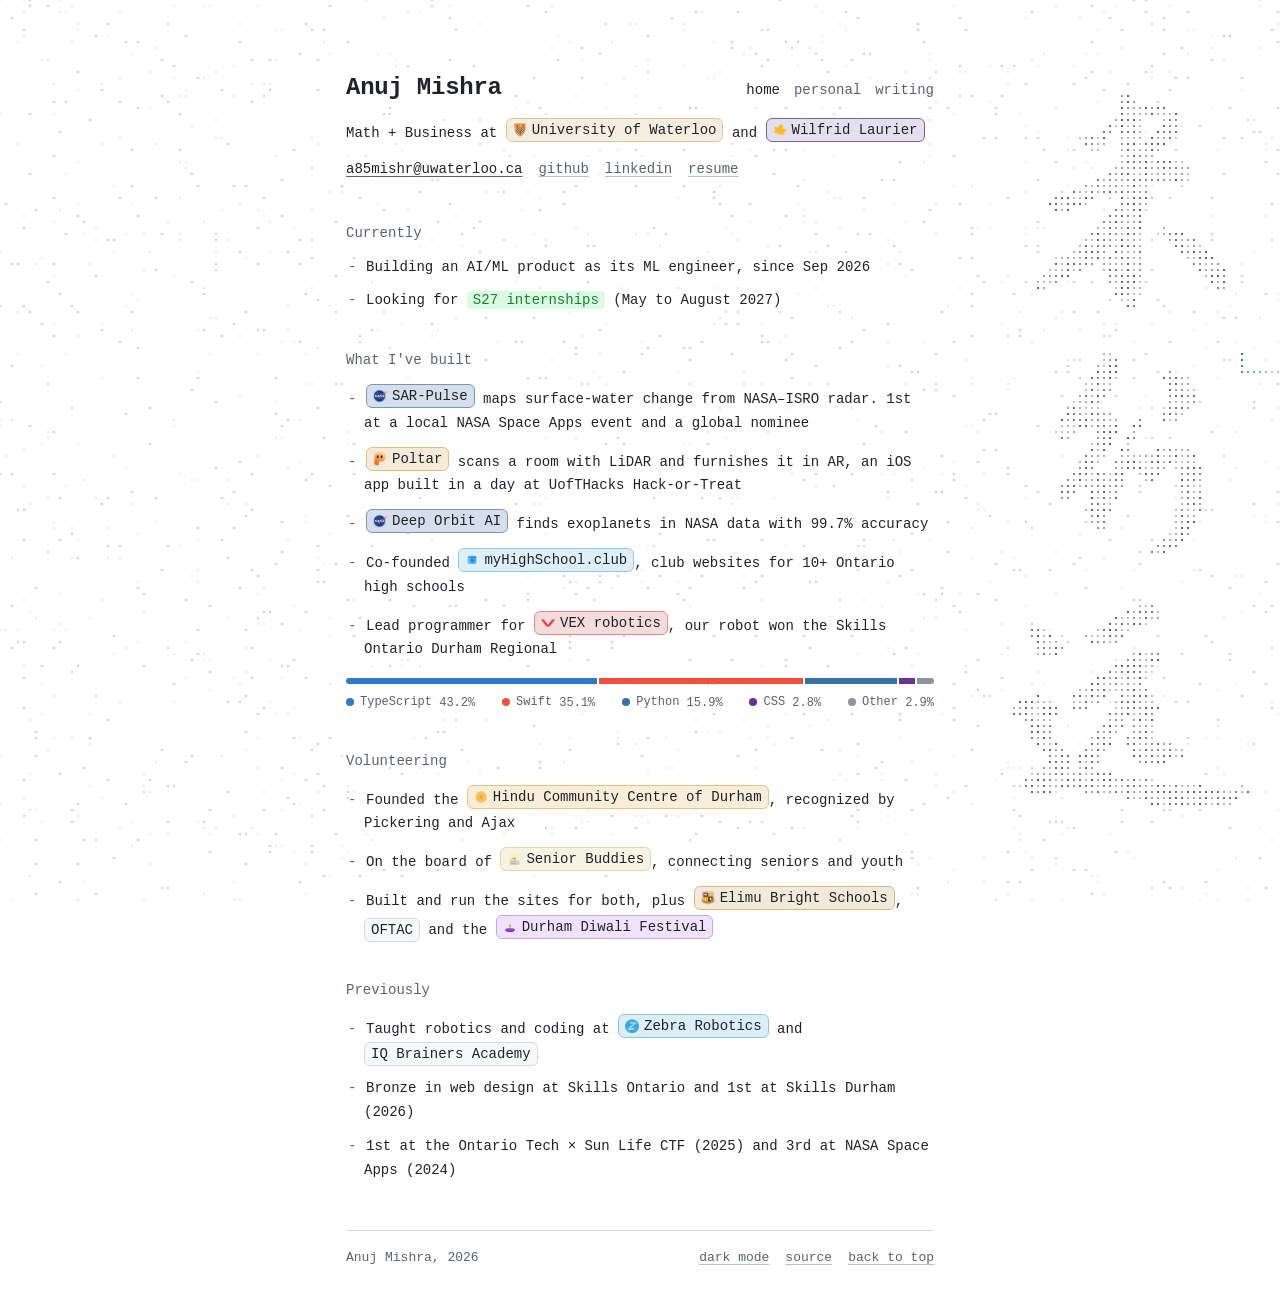
==== commit 2aa8b15c: "dots: clear the cursor glow when the pointer leaves the page or the tab loses focus" ====
--- a/index.html
+++ b/index.html
@@ -115,6 +115,6 @@
     <script src="js/theme.js?v=3"></script>
     <script src="js/spotify.js?v=2"></script>
     <script src="js/peek.js?v=1"></script>
-    <script src="js/dots.js?v=8"></script>
+    <script src="js/dots.js?v=9"></script>
 </body>
 </html>
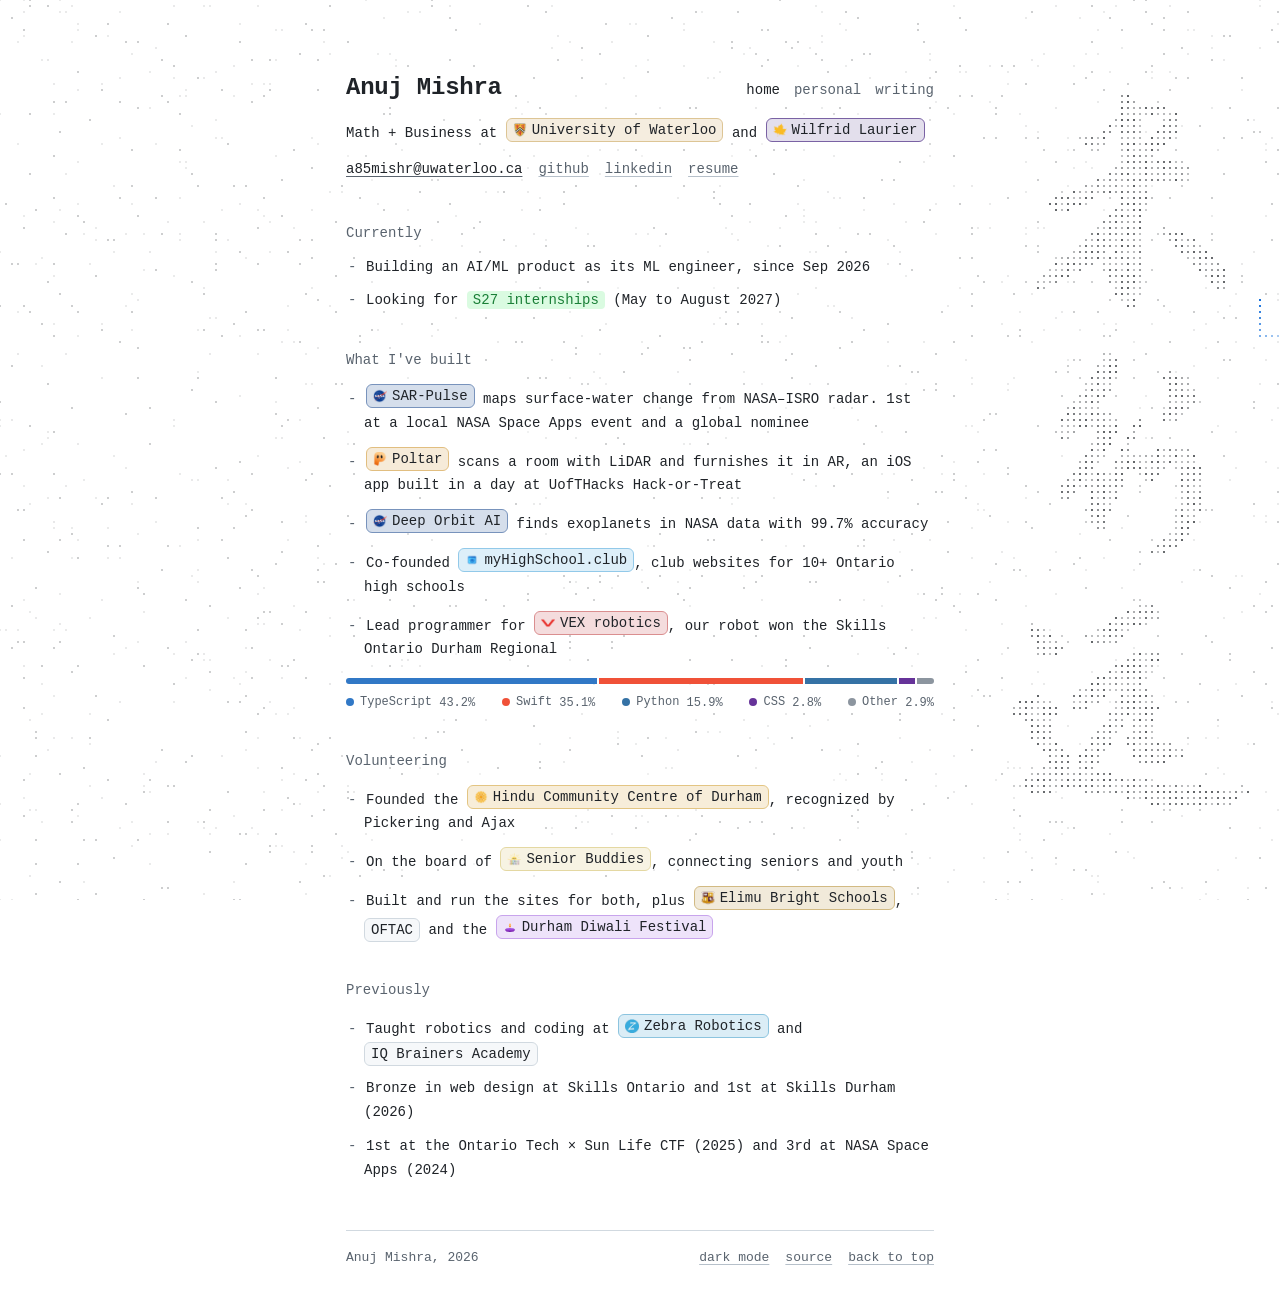
==== commit ce737e4d: "personal: photo modal with what's in each shot and where it was taken" ====
--- a/index.html
+++ b/index.html
@@ -29,7 +29,7 @@
     <link rel="icon" href="images/panda.png" type="image/png">
     <link rel="apple-touch-icon" href="images/panda.png">
     <link rel="preload" href="fonts/jetbrains-mono-variable.woff2" as="font" type="font/woff2" crossorigin>
-    <link rel="stylesheet" href="css/style.css?v=29">
+    <link rel="stylesheet" href="css/style.css?v=30">
     <script>
     (function () {
         try {
--- a/css/style.css
+++ b/css/style.css
@@ -491,3 +491,65 @@
     text-overflow: ellipsis;
 }
 @media (prefers-reduced-motion: reduce) { .peek, a.badge { transition: none; } a.badge:hover { transform: none; } }
+
+/* Photo modal (js/lens.js): the photo large on a dark panel, with what's
+   in it on the left and where it was taken on the right. */
+.lens-modal {
+    width: min(960px, 94vw);
+    max-width: none;
+    max-height: 94vh;
+    padding: 0;
+    border: 0;
+    border-radius: 10px;
+    overflow: hidden;
+    background: #0d0d0f;
+    color: #f2f2f2;
+    box-shadow: 0 24px 80px -20px rgba(0, 0, 0, .6);
+}
+.lens-modal::backdrop { background: rgba(0, 0, 0, .8); }
+.lens-modal[open] { animation: lens-in .18s ease-out; }
+.lens-modal[open]::backdrop { animation: lens-fade .18s ease-out; }
+@keyframes lens-in { from { opacity: 0; transform: scale(.98); } }
+@keyframes lens-fade { from { opacity: 0; } }
+.modal-open { overflow: hidden; }
+
+.lens-modal__frame { position: relative; background: #000; }
+.lens-modal:focus { outline: none; }
+.lens-modal__frame::before {
+    content: ""; position: absolute; inset: 0 0 auto; height: 64px; z-index: 1; pointer-events: none;
+    background: linear-gradient(rgba(0, 0, 0, .5), transparent);
+}
+.lens-modal__img { display: block; width: 100%; height: auto; max-height: min(72vh, 640px); object-fit: contain; }
+
+.lens-modal__close, .lens-modal__nav {
+    position: absolute; z-index: 2;
+    width: 34px; height: 34px; border: 0; border-radius: 50%;
+    background: rgba(0, 0, 0, .45); color: #fff;
+    font: inherit; font-size: 16px; line-height: 1; cursor: pointer;
+    transition: background .15s, opacity .15s;
+}
+.lens-modal__close { top: 10px; right: 10px; font-size: 20px; }
+.lens-modal__nav { top: 50%; margin-top: -17px; opacity: 0; }
+.lens-modal__nav--prev { left: 10px; }
+.lens-modal__nav--next { right: 10px; }
+.lens-modal__frame:hover .lens-modal__nav, .lens-modal__nav:focus-visible { opacity: 1; }
+.lens-modal__close:hover, .lens-modal__nav:hover { background: rgba(0, 0, 0, .75); }
+@media (hover: none) { .lens-modal__nav { opacity: 1; } }
+
+.lens-modal__info {
+    display: flex; align-items: baseline; justify-content: space-between; gap: 16px;
+    padding: 14px 20px 16px;
+}
+.lens-modal__desc { margin: 0; font-size: 15px; font-style: italic; line-height: 1.5; color: #f2f2f2; }
+.lens-modal__place {
+    margin: 0; flex: none; max-width: 45%; text-align: right;
+    font-size: 11px; letter-spacing: .08em; text-transform: uppercase; color: #9a9aa2;
+}
+@media (max-width: 480px) {
+    .lens-modal__img { max-height: 62vh; }
+    .lens-modal__info { padding: 12px 14px 14px; }
+    .lens-modal__desc { font-size: 14px; }
+}
+@media (prefers-reduced-motion: reduce) {
+    .lens-modal[open], .lens-modal[open]::backdrop { animation: none; }
+}
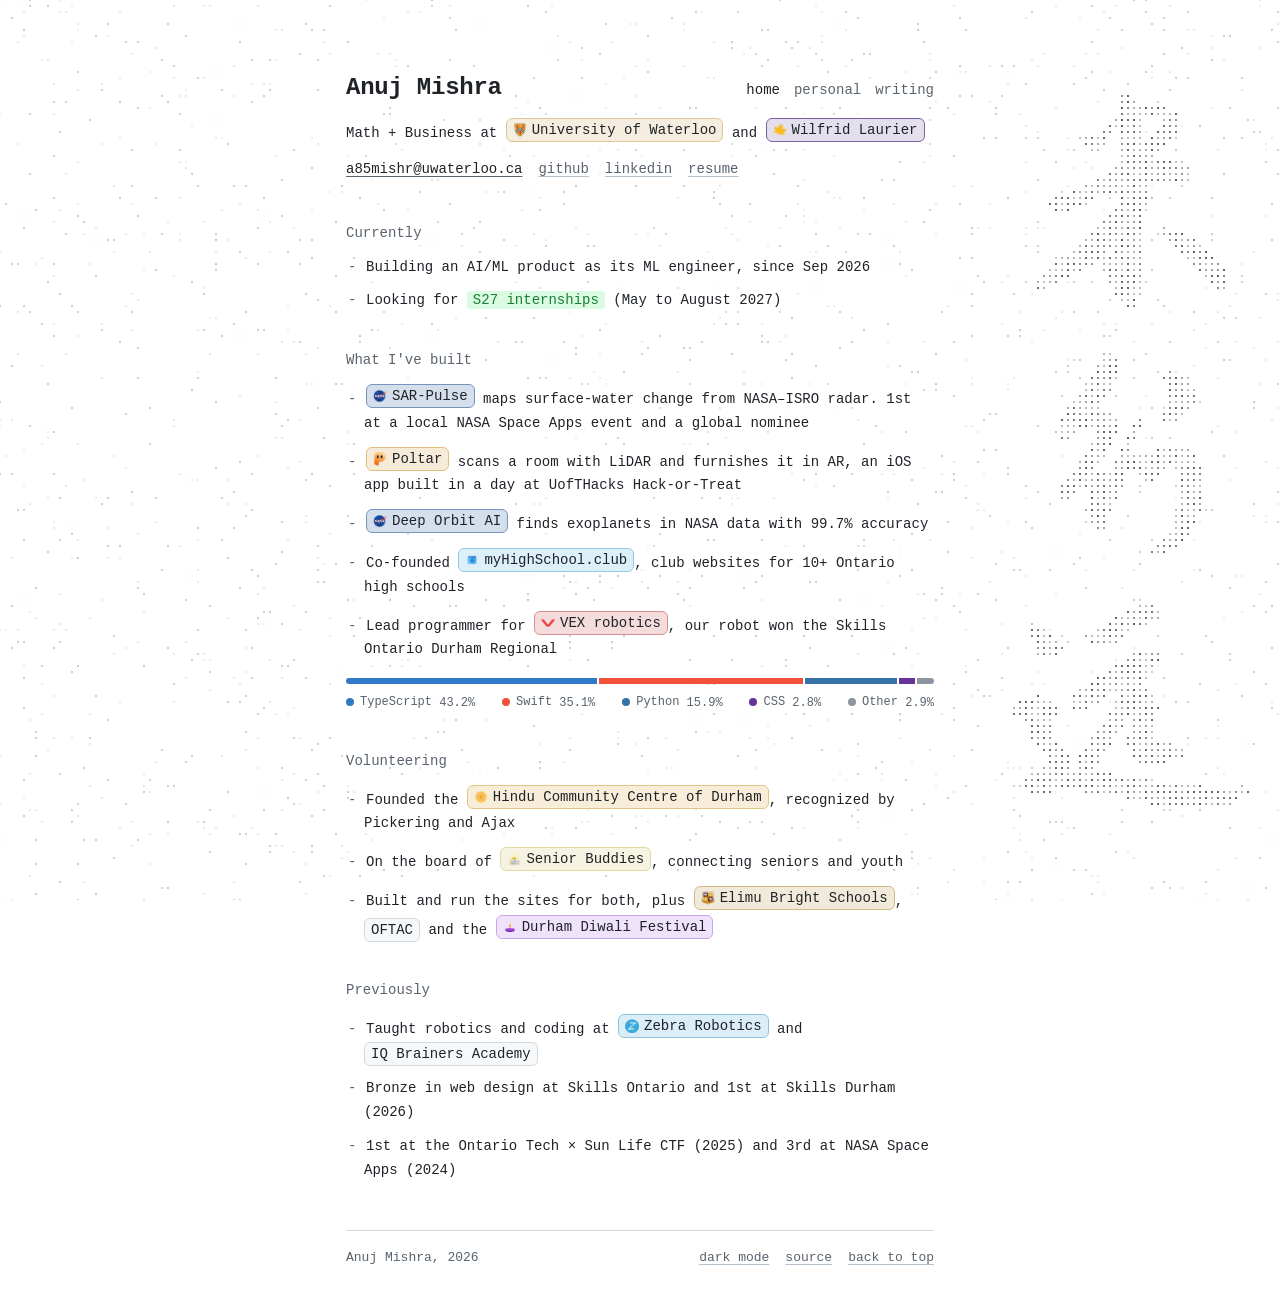
==== commit 8557994d: "home: refresh volunteering site previews" ====
--- a/index.html
+++ b/index.html
@@ -87,9 +87,9 @@
         <section aria-labelledby="h-volunteering">
             <h2 id="h-volunteering">Volunteering</h2>
             <ul>
-                <li>Founded the <a class="badge" style="--tint:#faac11" href="https://hccd.ca" target="_blank" rel="noopener" data-peek="images/peek/hccd.jpg"><img src="images/badges/hccd.png" alt="" width="16" height="16">Hindu Community Centre of Durham</a>, recognized by Pickering and Ajax</li>
-                <li>On the board of <a class="badge" style="--tint:#fcd757" href="https://seniorbuddiesdurham.ca" target="_blank" rel="noopener" data-peek="images/peek/seniorbuddies.jpg"><img src="images/badges/seniorbuddies.png" alt="" width="16" height="16">Senior Buddies</a>, connecting seniors and youth</li>
-                <li>Built and run the sites for both, plus <a class="badge" style="--tint:#d49412" href="https://elimubrightschools.org" target="_blank" rel="noopener" data-peek="images/peek/elimu.jpg"><img src="images/badges/elimu.png" alt="" width="16" height="16">Elimu Bright Schools</a>, <a class="badge" href="https://oftac.netlify.app" target="_blank" rel="noopener" data-peek="images/peek/oftac.jpg">OFTAC</a> and the <a class="badge" style="--tint:#bd63fb" href="https://diwalifestdurham.netlify.app" target="_blank" rel="noopener" data-peek="images/peek/diwali.jpg"><img src="images/badges/diwali.svg" alt="" width="16" height="16">Durham Diwali Festival</a></li>
+                <li>Founded the <a class="badge" style="--tint:#faac11" href="https://hccd.ca" target="_blank" rel="noopener" data-peek="images/peek/hccd.jpg?v=2"><img src="images/badges/hccd.png" alt="" width="16" height="16">Hindu Community Centre of Durham</a>, recognized by Pickering and Ajax</li>
+                <li>On the board of <a class="badge" style="--tint:#fcd757" href="https://seniorbuddiesdurham.ca" target="_blank" rel="noopener" data-peek="images/peek/seniorbuddies.jpg?v=2"><img src="images/badges/seniorbuddies.png" alt="" width="16" height="16">Senior Buddies</a>, connecting seniors and youth</li>
+                <li>Built and run the sites for both, plus <a class="badge" style="--tint:#d49412" href="https://elimubrightschools.org" target="_blank" rel="noopener" data-peek="images/peek/elimu.jpg?v=2"><img src="images/badges/elimu.png" alt="" width="16" height="16">Elimu Bright Schools</a>, <a class="badge" href="https://oftac.netlify.app" target="_blank" rel="noopener" data-peek="images/peek/oftac.jpg?v=2">OFTAC</a> and the <a class="badge" style="--tint:#bd63fb" href="https://diwalifestdurham.netlify.app" target="_blank" rel="noopener" data-peek="images/peek/diwali.jpg?v=2"><img src="images/badges/diwali.svg" alt="" width="16" height="16">Durham Diwali Festival</a></li>
             </ul>
         </section>
 
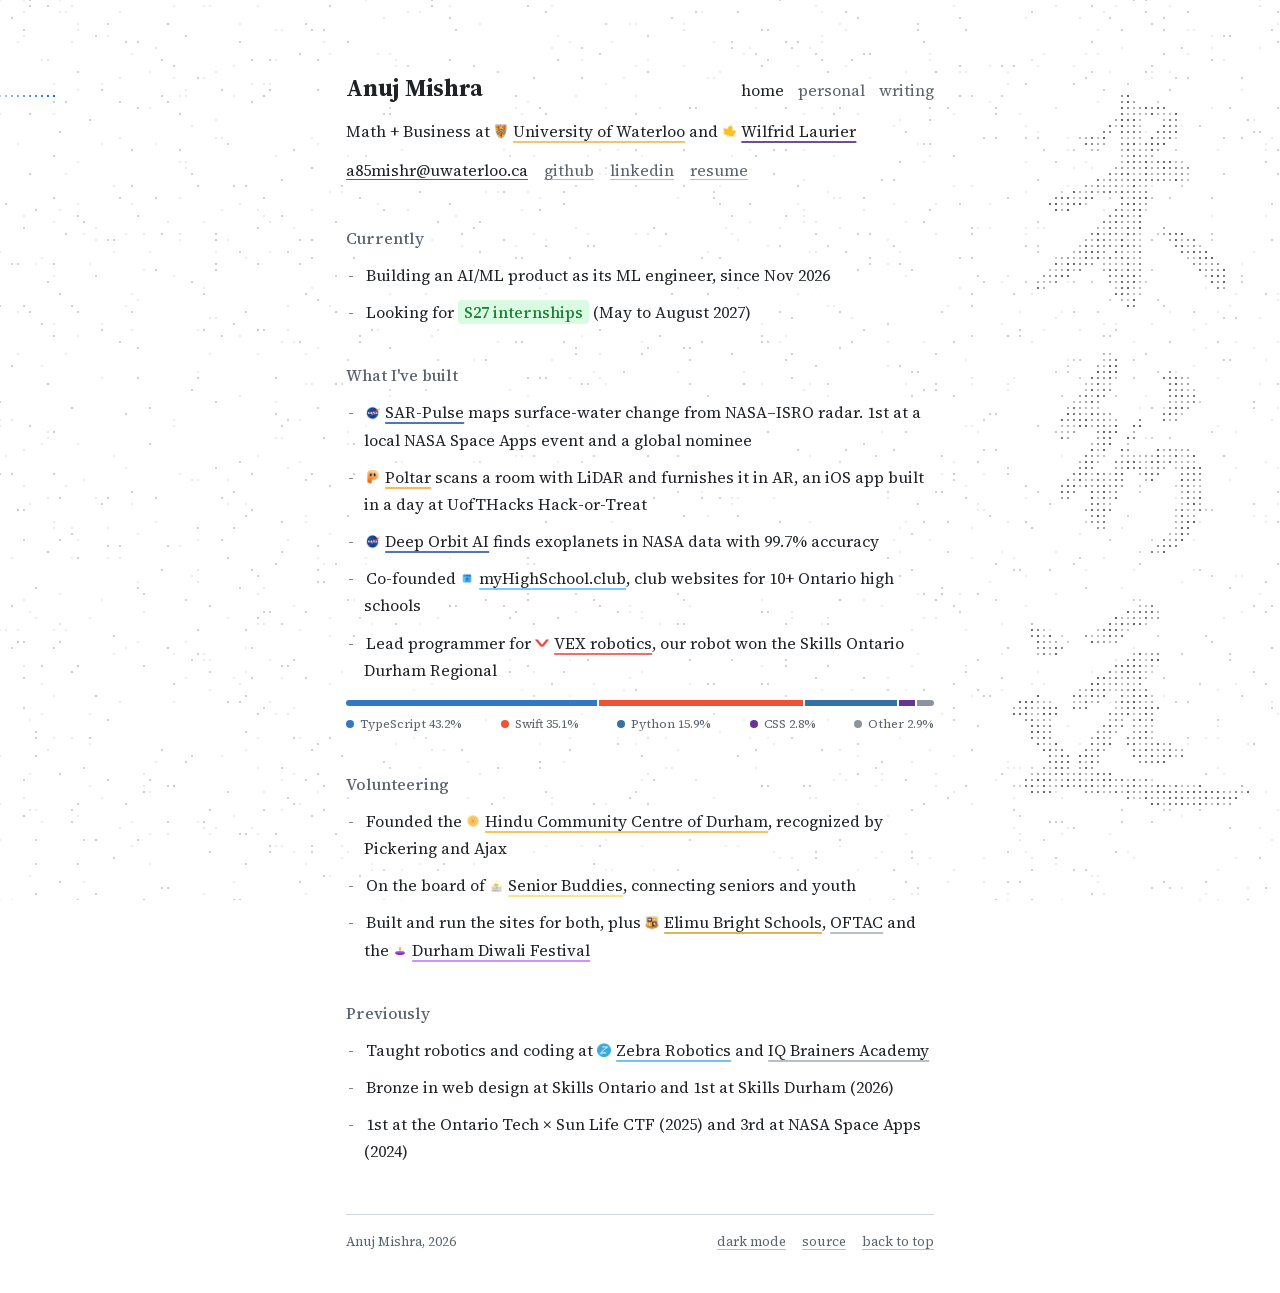
==== commit b8204311: "site: Source Serif 4 everywhere, inline badges, matching name size on every page Self-host Source Se" ====
--- a/index.html
+++ b/index.html
@@ -15,21 +15,21 @@
     <meta property="og:url" content="https://anujmishra.dev/">
     <meta property="og:title" content="Anuj Mishra">
     <meta property="og:description" content="Full-stack web, machine learning, and robotics projects, experience, and contact.">
-    <meta property="og:image" content="https://anujmishra.dev/images/og.png?v=2">
+    <meta property="og:image" content="https://anujmishra.dev/images/og.png?v=3">
     <meta property="og:image:width" content="1200">
     <meta property="og:image:height" content="630">
     <meta property="og:image:alt" content="Anuj Mishra, Math + Business at University of Waterloo and Wilfrid Laurier, with 米行远 drawn in dots.">
     <meta name="twitter:card" content="summary_large_image">
     <meta name="twitter:title" content="Anuj Mishra">
     <meta name="twitter:description" content="Full-stack web, machine learning, and robotics projects, experience, and contact.">
-    <meta name="twitter:image" content="https://anujmishra.dev/images/og.png?v=2">
+    <meta name="twitter:image" content="https://anujmishra.dev/images/og.png?v=3">
     <meta name="twitter:image:alt" content="Anuj Mishra, Math + Business at University of Waterloo and Wilfrid Laurier, with 米行远 drawn in dots.">
 
     <link rel="icon" href="favicon.ico" sizes="any">
     <link rel="icon" href="images/panda.png" type="image/png">
     <link rel="apple-touch-icon" href="images/panda.png">
-    <link rel="preload" href="fonts/jetbrains-mono-variable.woff2" as="font" type="font/woff2" crossorigin>
-    <link rel="stylesheet" href="css/style.css?v=30">
+    <link rel="preload" href="fonts/source-serif-4-latin.woff2" as="font" type="font/woff2" crossorigin>
+    <link rel="stylesheet" href="css/style.css?v=31">
     <script>
     (function () {
         try {
@@ -63,7 +63,7 @@
         <section aria-labelledby="h-now">
             <h2 id="h-now">Currently</h2>
             <ul>
-                <li>Building an AI/ML product as its ML engineer, since Sep 2026</li>
+                <li>Building an AI/ML product as its ML engineer, since Nov 2026</li>
                 <li>Looking for <a class="hl" href="mailto:a85mishr@uwaterloo.ca?subject=S27%20internship">S27 internships</a> (May to August 2027)</li>
                 <li data-spotify hidden></li>
             </ul>
--- a/css/style.css
+++ b/css/style.css
@@ -1,21 +1,39 @@
 /* anujmishra.dev: one narrow column, inline badges, GitHub (Primer) colours. */
 
 @font-face {
-    font-family: 'Archivo';
+    font-family: 'Source Serif 4';
     font-style: normal;
     font-weight: 400 800;
     font-display: swap;
-    src: url('../fonts/archivo-variable.woff2') format('woff2-variations'),
-         url('../fonts/archivo-variable.woff2') format('woff2');
+    src: url('../fonts/source-serif-4-latin.woff2') format('woff2');
+    unicode-range: U+0000-00FF, U+0131, U+0152-0153, U+02BB-02BC, U+02C6, U+02DA, U+02DC, U+0304, U+0308, U+0329, U+2000-206F, U+20AC, U+2122, U+2191, U+2193, U+2212, U+2215, U+FEFF, U+FFFD;
 }
 
 @font-face {
-    font-family: 'JetBrains Mono';
+    font-family: 'Source Serif 4';
     font-style: normal;
     font-weight: 400 800;
     font-display: swap;
-    src: url('../fonts/jetbrains-mono-variable.woff2') format('woff2-variations'),
-         url('../fonts/jetbrains-mono-variable.woff2') format('woff2');
+    src: url('../fonts/source-serif-4-latin-ext.woff2') format('woff2');
+    unicode-range: U+0100-02BA, U+02BD-02C5, U+02C7-02CC, U+02CE-02D7, U+02DD-02FF, U+0304, U+0308, U+0329, U+1D00-1DBF, U+1E00-1E9F, U+1EF2-1EFF, U+2020, U+20A0-20AB, U+20AD-20C4, U+2113, U+2C60-2C7F, U+A720-A7FF;
+}
+
+@font-face {
+    font-family: 'Source Serif 4';
+    font-style: italic;
+    font-weight: 400 800;
+    font-display: swap;
+    src: url('../fonts/source-serif-4-italic-latin.woff2') format('woff2');
+    unicode-range: U+0000-00FF, U+0131, U+0152-0153, U+02BB-02BC, U+02C6, U+02DA, U+02DC, U+0304, U+0308, U+0329, U+2000-206F, U+20AC, U+2122, U+2191, U+2193, U+2212, U+2215, U+FEFF, U+FFFD;
+}
+
+@font-face {
+    font-family: 'Source Serif 4';
+    font-style: italic;
+    font-weight: 400 800;
+    font-display: swap;
+    src: url('../fonts/source-serif-4-italic-latin-ext.woff2') format('woff2');
+    unicode-range: U+0100-02BA, U+02BD-02C5, U+02C7-02CC, U+02CE-02D7, U+02DD-02FF, U+0304, U+0308, U+0329, U+1D00-1DBF, U+1E00-1E9F, U+1EF2-1EFF, U+2020, U+20A0-20AB, U+20AD-20C4, U+2113, U+2C60-2C7F, U+A720-A7FF;
 }
 
 :root {
@@ -68,8 +86,8 @@
     margin: 0;
     background: var(--bg);
     color: var(--fg);
-    font-family: 'JetBrains Mono', ui-monospace, SFMono-Regular, Menlo, Consolas, monospace;
-    font-size: 14px;
+    font-family: 'Source Serif 4', Charter, Georgia, 'Times New Roman', serif;
+    font-size: 16px;
     line-height: 1.7;
     position: relative;
     -webkit-font-smoothing: antialiased;
@@ -113,11 +131,11 @@
     align-items: baseline;
     gap: 4px 16px;
 }
-.nav { display: flex; gap: 14px; font-size: 14px; }
+.nav { display: flex; gap: 14px; font-size: 16px; }
 .nav a { color: var(--muted); text-decoration: none; }
 .nav a:hover { color: var(--fg); }
 .nav a[aria-current="page"] { color: var(--fg); }
-.site-name { font-weight: 700; font-size: 16px; }
+.site-name { font-size: 24px; font-weight: 700; letter-spacing: -0.01em; line-height: 1.3; }
 .site-name a { text-decoration: none; }
 .page-title { font-size: 24px; font-weight: 700; letter-spacing: -0.01em; line-height: 1.3; margin-top: 32px; }
 .lede { color: var(--muted); margin-top: 6px; }
@@ -127,7 +145,7 @@
 .head p { margin-top: 4px; }
 .head > p:not(.lede) { margin-top: 14px; }   /* schools line: room below the nav */
 
-.links { display: flex; flex-wrap: wrap; gap: 4px 16px; margin-top: 12px; font-size: 14px; }
+.links { display: flex; flex-wrap: wrap; gap: 4px 16px; margin-top: 12px; font-size: 16px; }
 .links a { color: var(--muted); }
 .links a:hover { color: var(--fg); }
 .links .links__email { color: var(--fg); text-decoration-color: var(--muted); }
@@ -171,7 +189,7 @@
 
 /* Sections */
 section { margin-bottom: 36px; }
-h2 { font-size: 14px; font-weight: 500; color: var(--muted); margin-bottom: 10px; }
+h2 { font-size: 16px; font-weight: 500; color: var(--muted); margin-bottom: 10px; }
 
 section li {
     position: relative;
@@ -200,42 +218,28 @@
 }
 .row__head .when { margin-left: auto; padding-left: 12px; }
 .row__name { font-weight: 600; }
-.row__desc { margin-top: 4px; font-size: 14px; color: var(--fg-2); line-height: 1.5; }
+.row__desc { margin-top: 4px; font-size: 16px; color: var(--fg-2); line-height: 1.5; }
 .row .meta { margin-top: 4px; }
 
 section .awards li { padding-left: 0; margin-bottom: 8px; }
 section .awards li::before { content: none; }
 .award .row__name { font-weight: 500; }
-.award__res { color: var(--fg-2); font-size: 14px; margin-left: 6px; }
-
-/* Badge: a small inline chip with an optional 16px icon. */
+.award__res { color: var(--fg-2); font-size: 16px; margin-left: 6px; }
+
+/* Badge: an inline link with the org's icon, underlined in the org's colour. */
 .badge {
-    display: inline-flex;
-    align-items: center;
-    gap: 5px;
-    padding: 0 6px;
-    margin: 1px 0;
-    border: 1px solid var(--badge-line);
-    border-radius: 6px;
-    background: var(--badge-bg);
-    font-size: 14px;
-    line-height: 22px;
     white-space: nowrap;
-    vertical-align: baseline;
-    text-decoration: none;
-}
-a.badge:hover { border-color: var(--muted); }
-/* Tinted badges pick up the org's own colour from their icon. */
-.badge[style*="--tint"] {
-    background: color-mix(in srgb, var(--tint) 14%, var(--badge-bg));
-    border-color: color-mix(in srgb, var(--tint) 45%, var(--badge-line));
-}
-a.badge[style*="--tint"]:hover { border-color: var(--tint); }
-/* Laurier purple is very dark; use a stronger wash in light mode and a lighter purple in dark mode. */
-.badge--laurier[style*="--tint"] { background: color-mix(in srgb, var(--tint) 10%, var(--badge-bg)); border-color: color-mix(in srgb, var(--tint) 55%, var(--badge-line)); }
+    text-decoration: underline;
+    text-decoration-thickness: 2px;
+    text-underline-offset: 4px;
+    text-decoration-color: var(--link-line);
+}
+.badge[style*="--tint"] { text-decoration-color: color-mix(in srgb, var(--tint) 70%, transparent); }
+a.badge:hover { text-decoration-color: var(--tint, currentColor); }
+/* Laurier purple is very dark; use a lighter purple in dark mode. */
 :root[data-theme="dark"] .badge--laurier { --tint: #9b6fd6 !important; }
 @media (prefers-color-scheme: dark) { :root:not([data-theme="light"]) .badge--laurier { --tint: #9b6fd6 !important; } }
-.badge img { width: 14px; height: 14px; border-radius: 3px; flex: none; }
+.badge img { display: inline; width: .9em; height: .9em; vertical-align: -.1em; margin-right: .3em; border-radius: 3px; }
 
 /* Language + source line under a project, and trailing years. */
 .meta {
@@ -312,12 +316,12 @@
 .year--now::before { box-shadow: 0 0 0 3px var(--bg), 0 0 0 4px var(--fg); }
 .year[aria-selected="true"] { font-weight: 700; text-decoration: underline; text-underline-offset: 4px; }
 .years__panel { margin-top: 16px; }
-.years__panel h3 { font-size: 14px; font-weight: 600; margin: 0 0 6px; }
+.years__panel h3 { font-size: 16px; font-weight: 600; margin: 0 0 6px; }
 .years__panel[hidden] { display: none; }
 .js .years__panel h3 { display: none; }
 
 /* Languages */
-.name-note { margin-bottom: 16px; color: var(--fg-2); font-size: 14px; }
+.name-note { margin-bottom: 16px; color: var(--fg-2); font-size: 16px; }
 .lang-native { margin-right: 6px; font-weight: 500; }
 .langs { display: grid; grid-template-columns: 1fr 1fr; gap: 6px 32px; margin: 10px 0 0; padding: 0; }
 section .langs li { display: grid; grid-template-columns: 5.5em 1fr auto; align-items: center; line-height: 22px; gap: 12px; padding-left: 0; margin: 0; }
@@ -348,7 +352,7 @@
 .post h1 { font-size: 26px; font-weight: 700; letter-spacing: -0.01em; line-height: 1.25; }
 .post .lede { margin-top: 8px; }
 .post .meta-line { margin-top: 10px; font-size: 13px; color: var(--muted); }
-.post__body { margin-top: 28px; font-family: 'Archivo', system-ui, -apple-system, 'Segoe UI', Roboto, sans-serif; font-size: 16px; line-height: 1.75; }
+.post__body { margin-top: 28px; font-size: 17px; line-height: 1.75; }
 .post__body p + p { margin-top: 1.1em; }
 .note { margin-top: 32px; font-size: 13px; color: var(--muted); }
 
